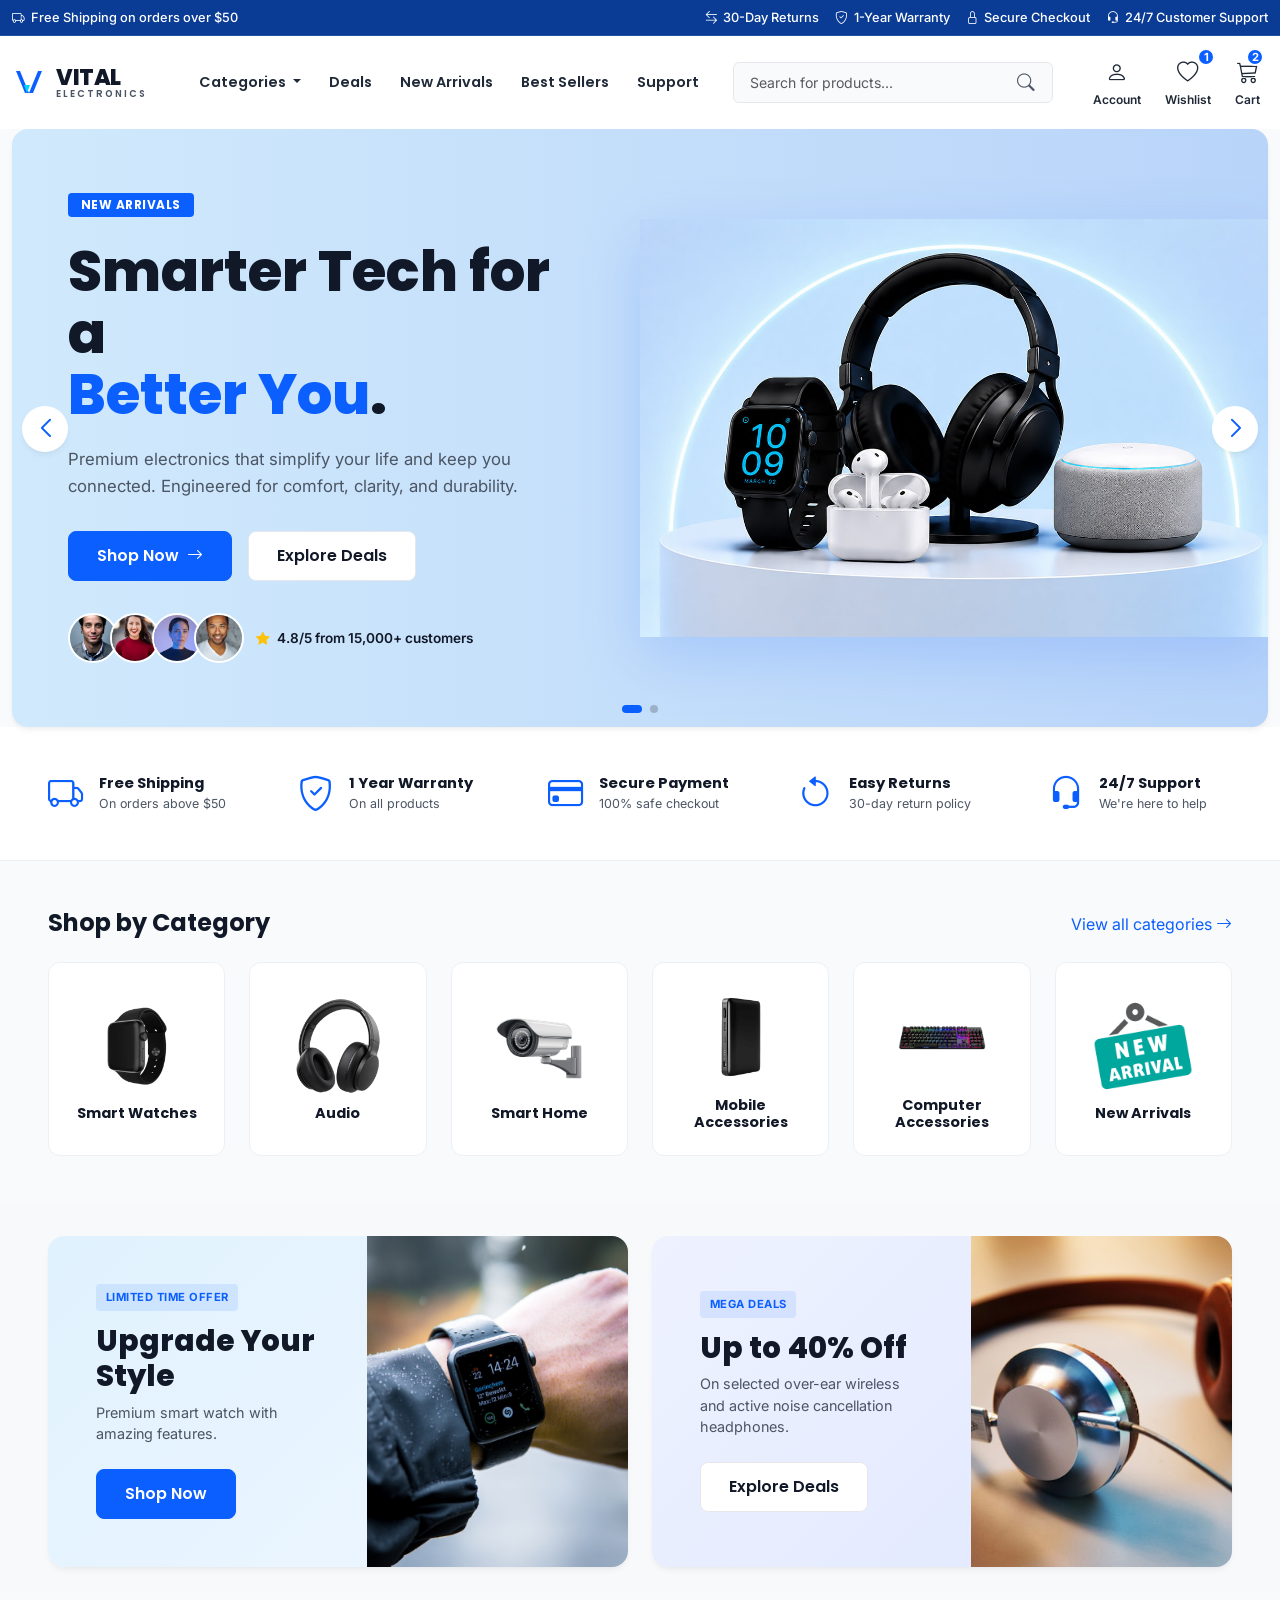
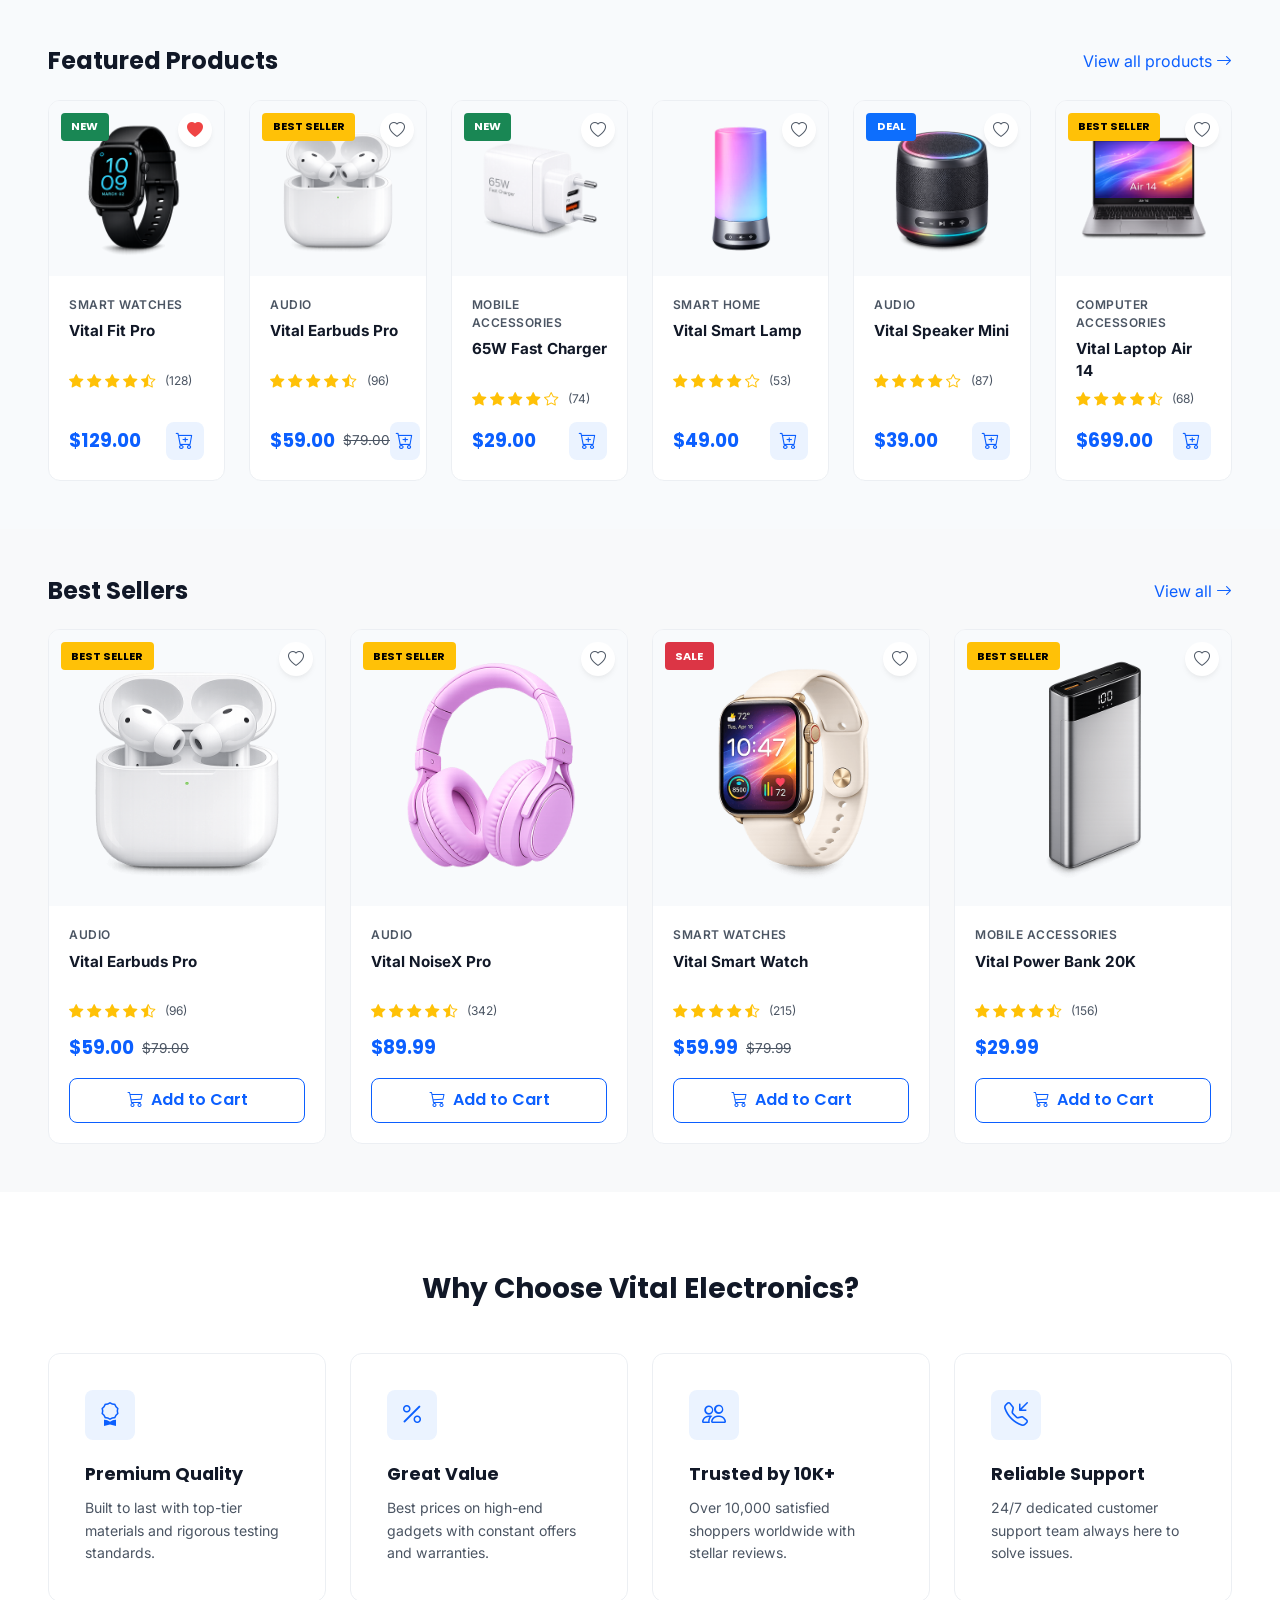
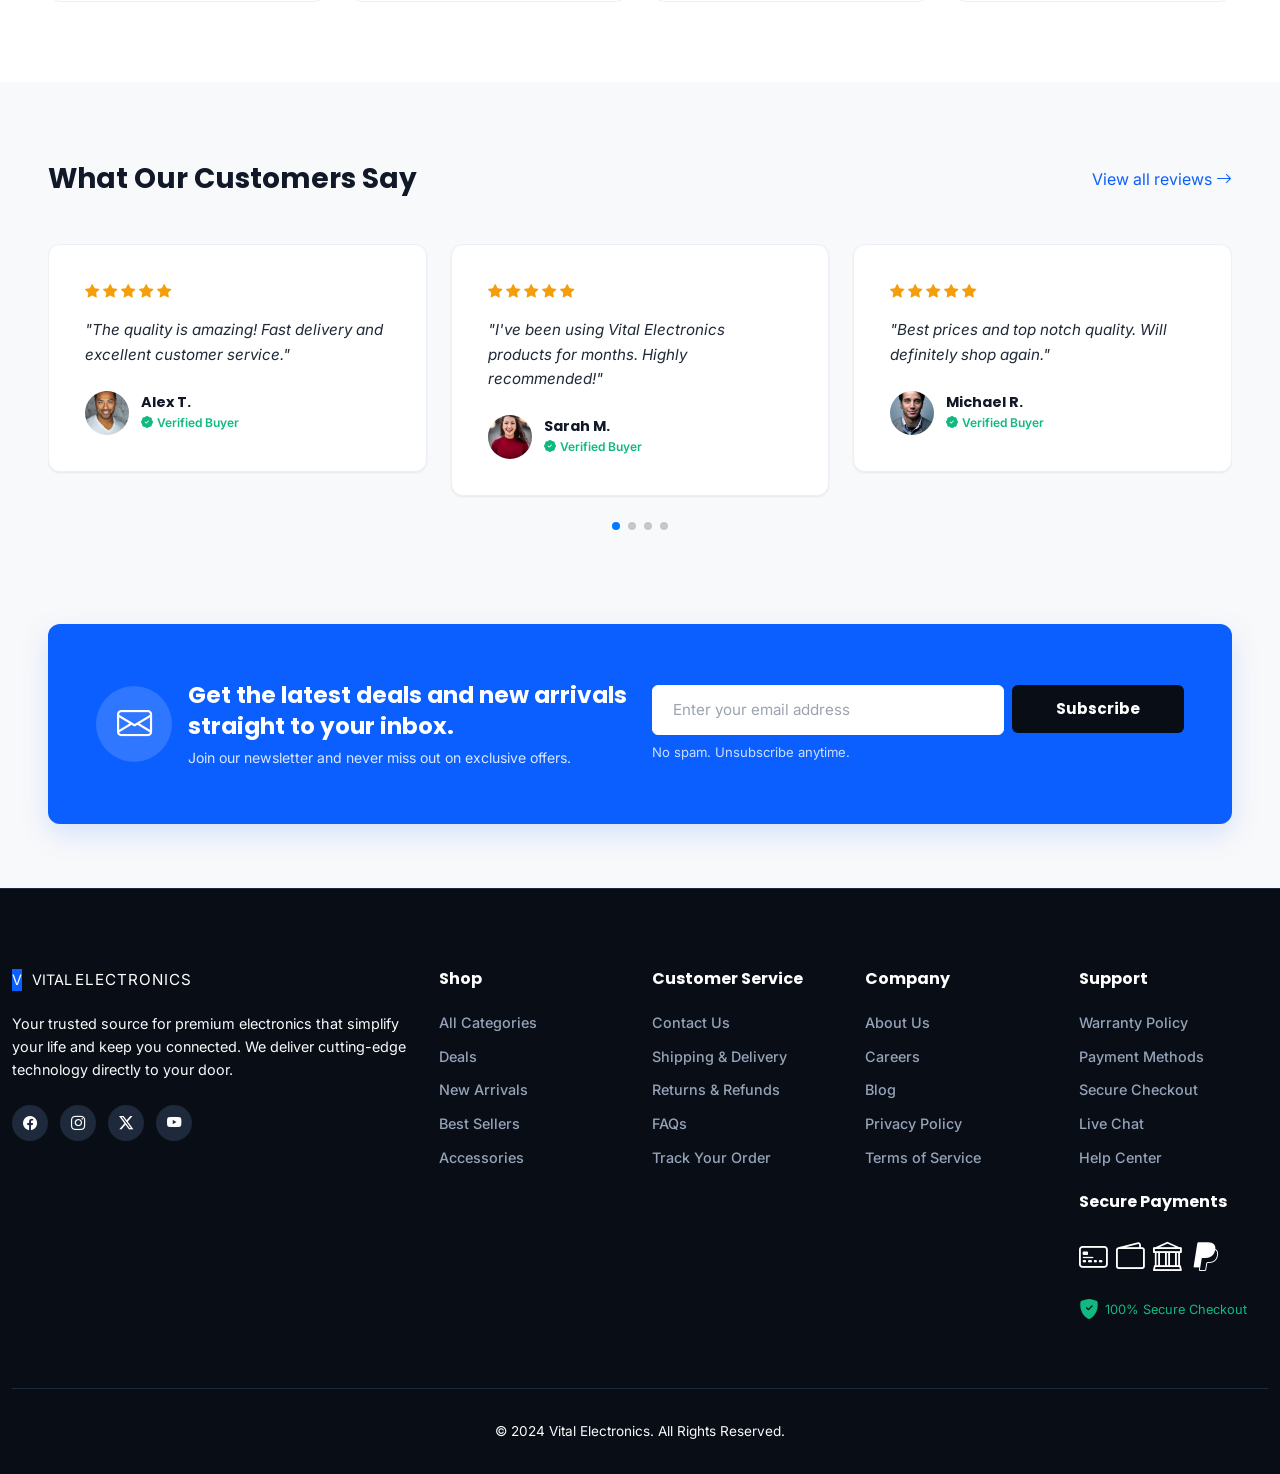
==== index.html @ 90dfc989 "Full FLow Updated" ====
<!DOCTYPE html>
<html lang="en">

<head>
  <meta charset="UTF-8">
  <meta name="viewport" content="width=device-width, initial-scale=1.0">
  <title>Vital Electronics - Smarter Tech for a Better You</title>
  <meta name="description"
    content="Shop premium electronics that simplify your life and keep you connected. Discover high-quality smart watches, audio, smart home devices, and laptop accessories.">

  <!-- Google Fonts -->
  <link rel="preconnect" href="https://fonts.googleapis.com">
  <link rel="preconnect" href="https://fonts.gstatic.com" crossorigin>
  <link
    href="https://fonts.googleapis.com/css2?family=Inter:wght@400;500;600;700&family=Poppins:wght@400;500;600;700;800&display=swap"
    rel="stylesheet">

  <!-- CSS Library Styles (CDNs) -->
  <link href="assets/vendor/bootstrap/css/bootstrap.min.css" rel="stylesheet">
  <link href="assets/vendor/bootstrap-icons/bootstrap-icons.min.css" rel="stylesheet">
  <link href="assets/vendor/swiper/swiper-bundle.min.css" rel="stylesheet">
  <link href="assets/vendor/aos/aos.css" rel="stylesheet">

  <!-- Local Custom Stylesheet Layers -->
  <link rel="stylesheet" href="assets/css/variables.css">
  <link rel="stylesheet" href="assets/css/utilities.css">
  <link rel="stylesheet" href="assets/css/components.css">
  <link rel="stylesheet" href="assets/css/pages.css">
  <link rel="stylesheet" href="assets/css/responsive.css">
</head>

<body>

  <!-- Announcement Bar Placeholder -->
  <div id="announcement-bar-placeholder"></div>


  <!-- Header / Navigation -->
  <header id="header-placeholder" class="header-wrapper" role="banner"></header>

  <main role="main">

    <!-- Hero Section Slider -->
    <section class="hero-slider-section" aria-label="Featured Promotions">
      <div class="container-fluid">
        <div class="swiper hero-swiper">
          <div class="swiper-wrapper">

            <!-- Slide 1 (Mockup Slide) -->
            <div class="swiper-slide">
              <div class="row g-0 align-items-center">
                <div class="col-lg-6 col-12">
                  <div class="hero-slide-content">
                    <span class="hero-slide-badge" data-aos="fade-down">New Arrivals</span>
                    <h1 class="hero-slide-title" data-aos="fade-right" data-aos-delay="100">
                      Smarter Tech for a <br><span class="text-primary-color">Better You</span>.
                    </h1>
                    <p class="hero-slide-desc" data-aos="fade-right" data-aos-delay="200">
                      Premium electronics that simplify your life and keep you connected. Engineered for comfort,
                      clarity, and durability.
                    </p>
                    <div class="hero-slide-actions" data-aos="fade-up" data-aos-delay="300">
                      <a href="products.html" class="btn btn-primary-custom d-inline-flex align-items-center gap-2">
                        Shop Now <i class="bi bi-arrow-right"></i>
                      </a>
                      <a href="products.html?badge=DEAL" class="btn btn-secondary-custom">
                        Explore Deals
                      </a>
                    </div>
                    <div class="hero-slide-rating" data-aos="fade-up" data-aos-delay="400">
                      <div class="d-flex hero-avatar-group">
                        <img src="assets/images/testimonials/michael-r.jpg" alt="Customer Avatar"
                          class="rounded-circle border border-2 border-white hero-avatar-item">
                        <img src="assets/images/testimonials/sarah-m.jpg" alt="Customer Avatar"
                          class="rounded-circle border border-2 border-white hero-avatar-item hero-avatar-item-1">
                        <img src="assets/images/testimonials/avatar-4.jpg" alt="Customer Avatar"
                          class="rounded-circle border border-2 border-white hero-avatar-item hero-avatar-item-2">
                        <img src="assets/images/testimonials/alex-t.jpg" alt="Customer Avatar"
                          class="rounded-circle border border-2 border-white hero-avatar-item hero-avatar-item-3">
                      </div>
                      <span class="hero-rating-text"><i class="bi bi-star-fill text-warning me-1"></i> 4.8/5 from
                        15,000+ customers</span>
                    </div>
                  </div>
                </div>
                <div class="col-lg-6 col-12 text-center">
                  <div class="hero-slide-image-wrapper">
                    <!-- Composed gadgets image containing headphones, smart speaker, smart watch -->
                    <img src="assets/images/hero/composed-gadgets.jpg" alt="Vital Tech Ecosystem Products"
                      class="hero-slide-image">
                  </div>
                </div>
              </div>
            </div>

            <!-- Slide 2 -->
            <div class="swiper-slide">
              <div class="row g-0 align-items-center">
                <div class="col-lg-6 col-12">
                  <div class="hero-slide-content">
                    <span class="hero-slide-badge hero-slide-badge-danger">Limited Time
                      Promotion</span>
                    <h1 class="hero-slide-title">
                      Unleash the Bass <br><span class="text-primary-color">NoiseX Pro</span>.
                    </h1>
                    <p class="hero-slide-desc">
                      Experience active noise cancellation and rich studio-quality sound. Now available with special
                      holiday pricing.
                    </p>
                    <div class="hero-slide-actions">
                      <a href="product.html?id=vital-noisex-pro"
                        class="btn btn-primary-custom d-inline-flex align-items-center gap-2">
                        Buy Now <i class="bi bi-bag-check"></i>
                      </a>
                      <a href="products.html?category=Audio" class="btn btn-secondary-custom">
                        View Audio Gear
                      </a>
                    </div>
                  </div>
                </div>
                <div class="col-lg-6 col-12 text-center">
                  <div class="hero-slide-image-wrapper">
                    <img src="assets/images/hero/noisex-headphones.jpg" alt="Vital NoiseX Pro Headphones"
                      class="hero-slide-image">
                  </div>
                </div>
              </div>
            </div>

          </div>

          <!-- Slider Navigation & Pagination -->
          <div class="swiper-pagination hero-swiper-pagination"></div>
          <div class="swiper-button-prev hero-swiper-button-prev d-none d-md-flex"></div>
          <div class="swiper-button-next hero-swiper-button-next d-none d-md-flex"></div>
        </div>
      </div>
    </section>

    <!-- Trust Policy Bar -->
    <section class="trust-policy-section" aria-label="Customer Guarantees">
      <div class="container-fluid px-3 px-md-4 px-xl-5">
        <div class="row g-3 justify-content-center justify-content-lg-between">
          <div class="col-xl-2 col-lg col-md-4 col-sm-6 col-10">
            <div class="trust-card">
              <div class="trust-icon-wrapper">
                <i class="bi bi-truck"></i>
              </div>
              <div>
                <h3 class="trust-card-title">Free Shipping</h3>
                <p class="trust-card-desc">On orders above $50</p>
              </div>
            </div>
          </div>
          <div class="col-xl-2 col-lg col-md-4 col-sm-6 col-10">
            <div class="trust-card">
              <div class="trust-icon-wrapper">
                <i class="bi bi-shield-check"></i>
              </div>
              <div>
                <h3 class="trust-card-title">1 Year Warranty</h3>
                <p class="trust-card-desc">On all products</p>
              </div>
            </div>
          </div>
          <div class="col-xl-2 col-lg col-md-4 col-sm-6 col-10">
            <div class="trust-card">
              <div class="trust-icon-wrapper">
                <i class="bi bi-credit-card"></i>
              </div>
              <div>
                <h3 class="trust-card-title">Secure Payment</h3>
                <p class="trust-card-desc">100% safe checkout</p>
              </div>
            </div>
          </div>
          <div class="col-xl-2 col-lg col-md-4 col-sm-6 col-10">
            <div class="trust-card">
              <div class="trust-icon-wrapper">
                <i class="bi bi-arrow-counterclockwise"></i>
              </div>
              <div>
                <h3 class="trust-card-title">Easy Returns</h3>
                <p class="trust-card-desc">30-day return policy</p>
              </div>
            </div>
          </div>
          <div class="col-xl-2 col-lg col-md-4 col-sm-6 col-10">
            <div class="trust-card">
              <div class="trust-icon-wrapper">
                <i class="bi bi-headset"></i>
              </div>
              <div>
                <h3 class="trust-card-title">24/7 Support</h3>
                <p class="trust-card-desc">We're here to help</p>
              </div>
            </div>
          </div>
        </div>
      </div>
    </section>

    <!-- Shop by Category -->
    <section class="category-section py-5" aria-labelledby="category-section-title">
      <div class="container-fluid px-3 px-md-4 px-xl-5">
        <div class="d-flex justify-content-between align-items-center mb-4">
          <h2 id="category-section-title" class="fs-4 mb-0">Shop by Category</h2>
          <a href="products.html" class="text-decoration-none text-primary-color font-weight-600">View all categories <i
              class="bi bi-arrow-right"></i></a>
        </div>
        <div class="row g-4">
          <div class="col-lg-2 col-md-4 col-sm-6 col-6" data-aos="fade-up">
            <div class="category-card" onclick="window.location.href='products.html?category=Smart%20Watches'">
              <div class="category-img-wrapper">
                <img src="assets/images/categories/smart-watches.jpg" alt="Smart Watches Category">
              </div>
              <h3 class="category-title">Smart Watches</h3>
            </div>
          </div>
          <div class="col-lg-2 col-md-4 col-sm-6 col-6" data-aos="fade-up" data-aos-delay="50">
            <div class="category-card" onclick="window.location.href='products.html?category=Audio'">
              <div class="category-img-wrapper">
                <img src="assets/images/categories/headphones.webp" alt="Audio Category">
              </div>
              <h3 class="category-title">Audio</h3>
            </div>
          </div>
          <div class="col-lg-2 col-md-4 col-sm-6 col-6" data-aos="fade-up" data-aos-delay="100">
            <div class="category-card" onclick="window.location.href='products.html?category=Smart%20Home'">
              <div class="category-img-wrapper">
                <img src="assets/images/categories/smart-home.jpg" alt="Smart Home Category">
              </div>
              <h3 class="category-title">Smart Home</h3>
            </div>
          </div>
          <div class="col-lg-2 col-md-4 col-sm-6 col-6" data-aos="fade-up" data-aos-delay="150">
            <div class="category-card" onclick="window.location.href='products.html?category=Mobile%20Accessories'">
              <div class="category-img-wrapper">
                <img src="assets/images/categories/mobile-accessories.jpg" alt="Mobile Accessories Category">
              </div>
              <h3 class="category-title">Mobile Accessories</h3>
            </div>
          </div>
          <div class="col-lg-2 col-md-4 col-sm-6 col-6" data-aos="fade-up" data-aos-delay="200">
            <div class="category-card" onclick="window.location.href='products.html?category=Computer%20Accessories'">
              <div class="category-img-wrapper">
                <img src="assets/images/categories/computer-accessories.jpg" alt="Computer Accessories Category">
              </div>
              <h3 class="category-title">Computer Accessories</h3>
            </div>
          </div>
          <div class="col-lg-2 col-md-4 col-sm-6 col-6" data-aos="fade-up" data-aos-delay="250">
            <div class="category-card" onclick="window.location.href='products.html?badge=NEW'">
              <div class="category-img-wrapper">
                <img src="assets/images/categories/new-arrivals.png" alt="New Arrivals Category">
              </div>
              <h3 class="category-title">New Arrivals</h3>
            </div>
          </div>
        </div>
      </div>
    </section>

    <!-- Promotional Splits Section -->
    <section class="promo-splits-section bg-light" aria-label="Limited Time Special Promotions">
      <div class="container-fluid px-3 px-md-4 px-xl-5">
        <div class="row g-4">
          <!-- Split 1 -->
          <div class="col-lg-6 col-12" data-aos="fade-right">
            <div class="promo-banner bg-gradient-promo-left promo-banner-dark h-100">
              <div class="promo-content">
                <span class="promo-badge">Limited Time Offer</span>
                <h2 class="promo-title">Upgrade Your Style</h2>
                <p class="promo-desc">Premium smart watch with amazing features.</p>
                <div>
                  <a href="product.html?id=vital-smart-watch" class="btn btn-primary-custom"
                    class="btn btn-primary-custom btn-black-custom">Shop Now</a>
                </div>
              </div>
              <div class="promo-image-wrapper">
                <img src="assets/images/promotions/smart-watch.jpg" alt="Vital Smart Watch" class="promo-img">
              </div>
            </div>
          </div>
          <!-- Split 2 -->
          <div class="col-lg-6 col-12" data-aos="fade-left">
            <div class="promo-banner bg-gradient-promo-right promo-banner-light h-100">
              <div class="promo-content">
                <span class="promo-badge">Mega Deals</span>
                <h2 class="promo-title">Up to 40% Off</h2>
                <p class="promo-desc">On selected over-ear wireless and active noise cancellation headphones.</p>
                <div>
                  <a href="products.html?category=Audio" class="btn btn-secondary-custom"
                    class="btn btn-secondary-custom btn-outline-dark-custom">Explore Deals</a>
                </div>
              </div>
              <div class="promo-image-wrapper">
                <img src="assets/images/promotions/split-headphones.jpg" alt="Wireless Studio Headphones"
                  class="promo-img">
              </div>
            </div>
          </div>
        </div>
      </div>
    </section>

    <!-- Featured Products -->
    <section class="py-5" aria-labelledby="featured-section-title">
      <div class="container-fluid px-3 px-md-4 px-xl-5">
        <div class="d-flex justify-content-between align-items-center mb-4">
          <h2 id="featured-section-title" class="fs-4 mb-0">Featured Products</h2>
          <a href="products.html" class="text-decoration-none text-primary-color font-weight-600">View all products <i
              class="bi bi-arrow-right"></i></a>
        </div>
        <div class="row g-4" id="featured-products-grid">
          <!-- Dynamic rendering from products.json -->
        </div>
      </div>
    </section>

    <!-- Best Sellers -->
    <section class="py-5 bg-light" aria-labelledby="bestsellers-section-title">
      <div class="container-fluid px-3 px-md-4 px-xl-5">
        <div class="d-flex justify-content-between align-items-center mb-4">
          <h2 id="bestsellers-section-title" class="fs-4 mb-0">Best Sellers</h2>
          <a href="products.html?badge=BEST%20SELLER"
            class="text-decoration-none text-primary-color font-weight-600">View all <i
              class="bi bi-arrow-right"></i></a>
        </div>
        <div class="row g-4" id="best-sellers-grid">
          <!-- Dynamic rendering from products.json -->
        </div>
      </div>
    </section>

    <!-- Why Choose Us -->
    <section class="why-choose-section" aria-labelledby="why-choose-title">
      <div class="container-fluid px-3 px-md-4 px-xl-5">
        <h2 id="why-choose-title" class="text-center mb-5 fs-3">Why Choose Vital Electronics?</h2>
        <div class="row g-4">
          <div class="col-lg-3 col-md-6 col-12" data-aos="fade-up">
            <div class="feature-outline-card">
              <div class="feature-icon-box">
                <i class="bi bi-award"></i>
              </div>
              <h3 class="feature-title">Premium Quality</h3>
              <p class="feature-desc">Built to last with top-tier materials and rigorous testing standards.</p>
            </div>
          </div>
          <div class="col-lg-3 col-md-6 col-12" data-aos="fade-up" data-aos-delay="100">
            <div class="feature-outline-card">
              <div class="feature-icon-box">
                <i class="bi bi-percent"></i>
              </div>
              <h3 class="feature-title">Great Value</h3>
              <p class="feature-desc">Best prices on high-end gadgets with constant offers and warranties.</p>
            </div>
          </div>
          <div class="col-lg-3 col-md-6 col-12" data-aos="fade-up" data-aos-delay="200">
            <div class="feature-outline-card">
              <div class="feature-icon-box">
                <i class="bi bi-people"></i>
              </div>
              <h3 class="feature-title">Trusted by 10K+</h3>
              <p class="feature-desc">Over 10,000 satisfied shoppers worldwide with stellar reviews.</p>
            </div>
          </div>
          <div class="col-lg-3 col-md-6 col-12" data-aos="fade-up" data-aos-delay="300">
            <div class="feature-outline-card">
              <div class="feature-icon-box">
                <i class="bi bi-telephone-inbound"></i>
              </div>
              <h3 class="feature-title">Reliable Support</h3>
              <p class="feature-desc">24/7 dedicated customer support team always here to solve issues.</p>
            </div>
          </div>
        </div>
      </div>
    </section>

    <!-- Testimonials Slider -->
    <section class="testimonials-section bg-light" aria-labelledby="testimonials-title">
      <div class="container-fluid px-3 px-md-4 px-xl-5">
        <div class="d-flex justify-content-between align-items-center mb-5">
          <h2 id="testimonials-title" class="fs-3 mb-0">What Our Customers Say</h2>
          <a href="#" class="text-decoration-none text-primary-color font-weight-600">View all reviews <i
              class="bi bi-arrow-right"></i></a>
        </div>

        <div class="swiper testimonial-swiper">
          <div class="swiper-wrapper">

            <!-- Review 1 -->
            <div class="swiper-slide">
              <div class="testimonial-card">
                <div class="rating-stars mb-3">
                  <i class="bi bi-star-fill"></i>
                  <i class="bi bi-star-fill"></i>
                  <i class="bi bi-star-fill"></i>
                  <i class="bi bi-star-fill"></i>
                  <i class="bi bi-star-fill"></i>
                </div>
                <blockquote class="testimonial-quote">
                  "The quality is amazing! Fast delivery and excellent customer service."
                </blockquote>
                <div class="testimonial-user">
                  <img src="assets/images/testimonials/alex-t.jpg" alt="Alex T. Profile" class="user-avatar">
                  <div>
                    <h4 class="user-info-name">Alex T.</h4>
                    <span class="user-verification"><i class="bi bi-patch-check-fill"></i> Verified Buyer</span>
                  </div>
                </div>
              </div>
            </div>

            <!-- Review 2 -->
            <div class="swiper-slide">
              <div class="testimonial-card">
                <div class="rating-stars mb-3">
                  <i class="bi bi-star-fill"></i>
                  <i class="bi bi-star-fill"></i>
                  <i class="bi bi-star-fill"></i>
                  <i class="bi bi-star-fill"></i>
                  <i class="bi bi-star-fill"></i>
                </div>
                <blockquote class="testimonial-quote">
                  "I've been using Vital Electronics products for months. Highly recommended!"
                </blockquote>
                <div class="testimonial-user">
                  <img src="assets/images/testimonials/sarah-m.jpg" alt="Sarah M. Profile" class="user-avatar">
                  <div>
                    <h4 class="user-info-name">Sarah M.</h4>
                    <span class="user-verification"><i class="bi bi-patch-check-fill"></i> Verified Buyer</span>
                  </div>
                </div>
              </div>
            </div>

            <!-- Review 3 -->
            <div class="swiper-slide">
              <div class="testimonial-card">
                <div class="rating-stars mb-3">
                  <i class="bi bi-star-fill"></i>
                  <i class="bi bi-star-fill"></i>
                  <i class="bi bi-star-fill"></i>
                  <i class="bi bi-star-fill"></i>
                  <i class="bi bi-star-fill"></i>
                </div>
                <blockquote class="testimonial-quote">
                  "Best prices and top notch quality. Will definitely shop again."
                </blockquote>
                <div class="testimonial-user">
                  <img src="assets/images/testimonials/michael-r.jpg" alt="Michael R. Profile" class="user-avatar">
                  <div>
                    <h4 class="user-info-name">Michael R.</h4>
                    <span class="user-verification"><i class="bi bi-patch-check-fill"></i> Verified Buyer</span>
                  </div>
                </div>
              </div>
            </div>

            <!-- Review 4 -->
            <div class="swiper-slide">
              <div class="testimonial-card">
                <div class="rating-stars mb-3">
                  <i class="bi bi-star-fill"></i>
                  <i class="bi bi-star-fill"></i>
                  <i class="bi bi-star-fill"></i>
                  <i class="bi bi-star-fill"></i>
                  <i class="bi bi-star-fill"></i>
                </div>
                <blockquote class="testimonial-quote">
                  "The quality is amazing at this price."
                </blockquote>
                <div class="testimonial-user">
                  <img src="assets/images/testimonials/avatar-4.jpg" alt="Sofia M. Profile" class="user-avatar">
                  <div>
                    <h4 class="user-info-name">Sofia M.</h4>
                    <span class="user-verification"><i class="bi bi-patch-check-fill"></i> Verified Buyer</span>
                  </div>
                </div>
              </div>
            </div>

          </div>
          <!-- Pagination -->
          <div class="swiper-pagination testimonial-swiper-pagination position-relative mt-4"></div>
        </div>
      </div>
    </section>

    <!-- Newsletter Block -->
    <section class="newsletter-section bg-light pt-0" aria-labelledby="newsletter-title">
      <div class="container-fluid px-3 px-md-4 px-xl-5">
        <div class="newsletter-wrapper">
          <div class="row align-items-center g-4">
            <!-- Left Side: Icon & Info -->
            <div class="col-lg-6 col-12 d-flex align-items-center gap-3">
              <div class="newsletter-icon-circle flex-shrink-0">
                <i class="bi bi-envelope"></i>
              </div>
              <div>
                <h2 id="newsletter-title" class="newsletter-title mb-1">Get the latest deals and new arrivals straight
                  to your inbox.</h2>
                <p class="newsletter-desc">Join our newsletter and never miss out on exclusive offers.</p>
              </div>
            </div>
            <!-- Right Side: Form input & Button -->
            <div class="col-lg-6 col-12">
              <div class="newsletter-form-container">
                <form id="newsletter-subscribe-form" class="row g-2 align-items-start">
                  <div class="col-sm-8 col-12">
                    <input type="email" class="newsletter-input" id="newsletter-email-input"
                      placeholder="Enter your email address" aria-label="Email for Newsletter" required>
                    <p class="newsletter-notice mb-0 mt-2">No spam. Unsubscribe anytime.</p>
                  </div>
                  <div class="col-sm-4 col-12">
                    <button type="submit" class="newsletter-btn w-100">Subscribe</button>
                  </div>
                </form>
              </div>
            </div>
          </div>
        </div>
      </div>
    </section>

  </main>

  <!-- Footer -->
  <footer id="footer-placeholder" class="footer-section text-light" role="contentinfo"></footer>

  <!-- Scroll to Top Button -->
  <button id="btn-back-to-top" class="btn" aria-label="Scroll Back to Top">
    <i class="bi bi-arrow-up"></i>
  </button>

  <!-- External Library JS Bundles (CDNs) -->
  <script src="assets/vendor/bootstrap/js/bootstrap.bundle.min.js"></script>
  <script src="assets/vendor/swiper/swiper-bundle.min.js"></script>
  <script src="assets/vendor/aos/aos.js"></script>

  <!-- Main ES Module Script Loader -->
  <script type="module" src="js/components-loader.js"></script>
  <script type="module" src="js/app.js"></script>
  <script type="module" src="js/products.js"></script>
  <script type="module" src="js/search.js"></script>
</body>

</html>
---- assets/css/variables.css ----
/* Design Tokens & CSS Variables */
:root {
  /* Typography */
  --font-primary: 'Poppins', sans-serif;
  --font-secondary: 'Inter', sans-serif;
  
  /* Color Palette */
  --color-primary: #0B5FFF;       /* Primary Blue */
  --color-primary-hover: #004ae6;
  --color-secondary: #0B3C95;     /* Dark Blue Theme */
  --color-accent: #00D4FF;        /* Accent Aqua */
  --color-bg-light: #F8FAFC;      /* Light Background */
  --color-bg-white: #FFFFFF;
  --color-dark-bg: #090D16;       /* Footer BG */
  --color-dark-text: #111827;     /* High Contrast Dark */
  
  /* Text Colors */
  --text-primary: #1F2937;
  --text-secondary: #4B5563;
  --text-white: #FFFFFF;
  
  /* Badges & Status */
  --color-success: #10B981;      /* Green for NEW */
  --color-warning: #F59E0B;      /* Orange for BEST SELLER */
  --color-danger: #EF4444;       /* Red for SALE */
  
  /* Structural Tokens */
  --border-radius-sm: 4px;
  --border-radius-md: 8px;
  --border-radius-lg: 12px;
  --border-radius-xl: 16px;
  --border-radius-circle: 50%;
  
  /* Transitions */
  --transition-fast: all 0.2s ease;
  --transition-normal: all 0.3s cubic-bezier(0.4, 0, 0.2, 1);
  --transition-slow: all 0.5s ease;
  
  /* Shadows */
  --shadow-sm: 0 1px 3px rgba(0, 0, 0, 0.05), 0 1px 2px rgba(0, 0, 0, 0.03);
  --shadow-md: 0 4px 6px -1px rgba(0, 0, 0, 0.05), 0 2px 4px -1px rgba(0, 0, 0, 0.03);
  --shadow-lg: 0 10px 15px -3px rgba(0, 0, 0, 0.04), 0 4px 6px -2px rgba(0, 0, 0, 0.02);
  --shadow-xl: 0 20px 25px -5px rgba(0, 0, 0, 0.06), 0 10px 10px -5px rgba(0, 0, 0, 0.03);
  
  /* Layout */
  --header-height: 80px;
  --top-bar-height: 40px;
}
---- assets/css/utilities.css ----
/* Utility Classes & Animations */

/* Fonts */
body {
  font-family: var(--font-secondary);
  color: var(--text-primary);
  background-color: #F8FAFC;
  overflow-x: hidden;
}

h1, h2, h3, h4, h5, h6 {
  font-family: var(--font-primary);
  font-weight: 700;
  color: var(--color-dark-text);
}

/* Micro-Animations & Transitions */
.transition-fast { transition: var(--transition-fast); }
.transition-normal { transition: var(--transition-normal); }
.transition-slow { transition: var(--transition-slow); }

/* Card Elevation & Hover Effects */
.hover-elevate {
  transition: var(--transition-normal);
}
.hover-elevate:hover {
  transform: translateY(-5px);
  box-shadow: var(--shadow-lg) !important;
}

.hover-scale {
  transition: var(--transition-normal);
}
.hover-scale:hover {
  transform: scale(1.05);
}

.hover-brightness:hover {
  filter: brightness(0.9);
}

/* Custom Gradients */
.bg-gradient-blue {
  background: linear-gradient(135deg, #EBF3FF 0%, #D6E7FF 100%);
}

.bg-gradient-promo-left {
  background: linear-gradient(135deg, #E0F2FE 0%, #EFF6FF 100%);
}

.bg-gradient-promo-right {
  background: linear-gradient(135deg, #EEF2FF 0%, #E0E7FF 100%);
}

/* Text Highlights */
.text-primary-color {
  color: var(--color-primary);
}

.text-gradient {
  background: linear-gradient(90deg, var(--color-primary), var(--color-accent));
  -webkit-background-clip: text;
  -webkit-text-fill-color: transparent;
}

/* Buttons */
.btn-primary-custom {
  background-color: var(--color-primary);
  border-color: var(--color-primary);
  color: var(--text-white);
  font-family: var(--font-primary);
  font-weight: 600;
  padding: 0.75rem 1.75rem;
  border-radius: var(--border-radius-md);
  transition: var(--transition-normal);
}

.btn-primary-custom:hover {
  background-color: var(--color-primary-hover);
  border-color: var(--color-primary-hover);
  color: var(--text-white);
  transform: translateY(-2px);
  box-shadow: 0 4px 12px rgba(0, 75, 255, 0.2);
}

.btn-secondary-custom {
  background-color: var(--color-bg-white);
  border-color: #E5E7EB;
  color: var(--color-dark-text);
  font-family: var(--font-primary);
  font-weight: 600;
  padding: 0.75rem 1.75rem;
  border-radius: var(--border-radius-md);
  transition: var(--transition-normal);
}

.btn-secondary-custom:hover {
  background-color: var(--color-bg-light);
  color: var(--color-dark-text);
  border-color: #D1D5DB;
  transform: translateY(-2px);
}

.btn-outline-primary-custom {
  background-color: transparent;
  border: 1.5px solid var(--color-primary);
  color: var(--color-primary);
  font-family: var(--font-primary);
  font-weight: 600;
  padding: 0.6rem 1.5rem;
  border-radius: var(--border-radius-md);
  transition: var(--transition-normal);
}

.btn-outline-primary-custom:hover {
  background-color: var(--color-primary);
  color: var(--text-white);
}

/* Rating Stars */
.rating-stars {
  color: var(--color-warning);
  font-size: 0.9rem;
}

/* Scroll-to-Top Button */
#btn-back-to-top {
  position: fixed;
  bottom: 30px;
  right: 30px;
  display: none;
  z-index: 999;
  border-radius: var(--border-radius-circle);
  width: 45px;
  height: 45px;
  padding: 0;
  align-items: center;
  justify-content: center;
  background-color: var(--color-primary);
  border: none;
  color: white;
  box-shadow: var(--shadow-md);
  transition: var(--transition-normal);
}

#btn-back-to-top:hover {
  background-color: var(--color-primary-hover);
  transform: translateY(-3px);
  box-shadow: var(--shadow-lg);
}

/* Custom Scrollbar */
::-webkit-scrollbar {
  width: 8px;
  height: 8px;
}
::-webkit-scrollbar-track {
  background: #F1F1F1;
}
::-webkit-scrollbar-thumb {
  background: #C1C1C1;
  border-radius: 4px;
}
::-webkit-scrollbar-thumb:hover {
  background: #A8A8A8;
}
---- assets/css/components.css ----
/* Reusable Component CSS */

/* --- Announcement Bar --- */
.announcement-bar {
  background-color: var(--color-secondary);
  color: var(--text-white);
  font-family: var(--font-secondary);
  font-size: 0.8rem;
  font-weight: 500;
  padding: 0.5rem 0;
  border-bottom: 1px solid rgba(255, 255, 255, 0.1);
}

.announcement-bar .info-item {
  display: inline-flex;
  align-items: center;
  gap: 0.35rem;
}

/* --- Sticky Navbar --- */
.header-wrapper {
  transition: var(--transition-normal);
  background-color: var(--color-bg-white);
}

.header-wrapper.is-sticky {
  position: fixed;
  top: 0;
  left: 0;
  right: 0;
  z-index: 1030;
  box-shadow: var(--shadow-md);
  animation: slideDown 0.3s ease-out;
}

@keyframes slideDown {
  from {
    transform: translateY(-100%);
  }

  to {
    transform: translateY(0);
  }
}

.brand-logo {
  text-decoration: none;
  display: flex;
  align-items: center;
  gap: 0.65rem;
}

.brand-logo-text {
  display: flex;
  flex-direction: column;
  line-height: 1.1;
}

.brand-title {
  font-family: var(--font-primary);
  font-weight: 800;
  font-size: 1.4rem;
  letter-spacing: -0.5px;
  color: var(--color-dark-text);
  margin: 0;
}

.brand-subtitle {
  font-family: var(--font-primary);
  font-weight: 600;
  font-size: 0.6rem;
  letter-spacing: 2px;
  color: var(--text-secondary);
  text-transform: uppercase;
  margin: 0;
}

.nav-link-custom {
  font-family: var(--font-primary);
  font-weight: 600;
  font-size: 0.9rem;
  color: var(--text-primary);
  transition: var(--transition-fast);
  padding: 0.5rem 0.75rem !important;
}

.nav-link-custom:hover {
  color: var(--color-primary);
}

/* Navbar Search Input */
.search-container {
  position: relative;
  max-width: 320px;
  width: 100%;
}

.search-input {
  border-radius: 6px;
  border: 1.5px solid #E5E7EB;
  padding: 0.55rem 1rem;
  padding-right: 2.5rem;
  font-size: 0.88rem;
  transition: var(--transition-normal);
  background-color: #F9FAFB;
}

.search-input:focus {
  border-color: var(--color-primary);
  background-color: white;
  box-shadow: 0 0 0 3px rgba(11, 95, 255, 0.15);
  outline: none;
}

.search-btn {
  position: absolute;
  right: 12px;
  top: 50%;
  transform: translateY(-50%);
  background: none;
  border: none;
  color: var(--text-secondary);
  font-size: 1.1rem;
  cursor: pointer;
  transition: var(--transition-fast);
}

.search-btn:hover {
  color: var(--color-primary);
}

/* Live Search Suggestions Dropdown */
.search-suggestions {
  position: absolute;
  top: 105%;
  left: 0;
  right: 0;
  background: white;
  border-radius: var(--border-radius-lg);
  box-shadow: var(--shadow-lg);
  z-index: 1050;
  max-height: 350px;
  overflow-y: auto;
  border: 1px solid rgba(0, 0, 0, 0.05);
  display: none;
}

.search-suggestions .suggestion-item {
  padding: 0.75rem 1.2rem;
  cursor: pointer;
  transition: var(--transition-fast);
  display: flex;
  align-items: center;
  gap: 0.75rem;
  font-size: 0.9rem;
  border-bottom: 1px solid #F3F4F6;
}

.search-suggestions .suggestion-item:last-child {
  border-bottom: none;
}

.search-suggestions .suggestion-item:hover {
  background-color: #F8FAFC;
}

.search-suggestions .suggestion-item i {
  color: var(--text-secondary);
}

.search-suggestions .recent-search-header {
  padding: 0.75rem 1.2rem;
  font-size: 0.8rem;
  font-weight: 600;
  text-transform: uppercase;
  color: var(--text-secondary);
  background-color: #F8FAFC;
  display: flex;
  justify-content: space-between;
  align-items: center;
}

.search-suggestions .clear-recent {
  cursor: pointer;
  color: var(--color-primary);
}

.search-suggestions .clear-recent:hover {
  text-decoration: underline;
}

.search-suggestions .highlight {
  font-weight: 700;
  color: var(--color-primary);
}

/* User Action Badges */
.nav-action-btn {
  background: none;
  border: none;
  padding: 0.25rem 0.5rem;
  color: var(--text-primary);
  display: flex;
  flex-direction: column;
  align-items: center;
  font-size: 0.75rem;
  font-weight: 600;
  position: relative;
  text-decoration: none;
  transition: var(--transition-fast);
}

.nav-action-btn:hover {
  color: var(--color-primary);
}

.nav-action-btn i {
  font-size: 1.35rem;
  margin-bottom: 2px;
}

.nav-action-btn .badge-count {
  position: absolute;
  top: -4px;
  right: 4px;
  background-color: var(--color-primary);
  color: white;
  font-size: 0.7rem;
  font-weight: 700;
  min-width: 18px;
  height: 18px;
  border-radius: 50%;
  display: flex;
  align-items: center;
  justify-content: center;
  border: 2px solid white;
}

/* --- Product Cards --- */
.product-card {
  background: var(--color-bg-white);
  border-radius: var(--border-radius-lg);
  border: 1px solid #ECEFF3;
  overflow: hidden;
  position: relative;
  transition: var(--transition-normal);
  display: flex;
  flex-direction: column;
  height: 100%;
}

.product-card:hover {
  transform: translateY(-6px);
  box-shadow: var(--shadow-lg);
  border-color: #D6E0EC;
}

/* Product Card Badge */
.product-badge {
  position: absolute;
  top: 12px;
  left: 12px;
  z-index: 10;
  font-family: var(--font-primary);
  font-size: 0.7rem;
  font-weight: 700;
  color: #ffffff;
  padding: 0.35rem 0.65rem;
  border-radius: 4px;
}

.product-badge.bg-warning {
  color: #000;
}

/* Product Card Actions (Wishlist) */
.product-wishlist-btn {
  position: absolute;
  top: 12px;
  right: 12px;
  z-index: 10;
  background: white;
  border: none;
  width: 34px;
  height: 34px;
  border-radius: 50%;
  display: flex;
  align-items: center;
  justify-content: center;
  box-shadow: var(--shadow-md);
  color: var(--text-secondary);
  cursor: pointer;
  transition: var(--transition-fast);
}

.product-wishlist-btn:hover {
  color: var(--color-danger);
  transform: scale(1.1);
}

.product-wishlist-btn.active i {
  color: var(--color-danger);
}

/* Product Card Image */
.product-image-wrapper {
  aspect-ratio: 1 / 1;
  overflow: hidden;
  background-color: #F8FAFC;
  display: flex;
  align-items: center;
  justify-content: center;
  position: relative;
}

.product-card-img {
  width: 100%;
  height: 100%;
  object-fit: cover;
  transition: var(--transition-slow);
  padding: 1rem;
}

.product-card:hover .product-card-img {
  transform: scale(1.08);
}

/* Product Card Body */
.product-details {
  padding: 1.25rem;
  display: flex;
  flex-direction: column;
  flex-grow: 1;
}

.product-category {
  font-size: 0.75rem;
  text-transform: uppercase;
  letter-spacing: 0.5px;
  color: var(--text-secondary);
  font-weight: 600;
  margin-bottom: 0.4rem;
}

.product-title {
  font-size: 0.95rem;
  font-weight: 700;
  line-height: 1.4;
  margin-bottom: 0.5rem;
  color: var(--color-dark-text);
  text-decoration: none;
  transition: var(--transition-fast);
  display: -webkit-box;
  -webkit-line-clamp: 2;
  -webkit-box-orient: vertical;
  overflow: hidden;
  height: 2.6rem;
}

.product-title:hover {
  color: var(--color-primary);
}

/* Rating */
.product-rating {
  display: flex;
  align-items: center;
  gap: 0.4rem;
  margin-bottom: 0.75rem;
}

.product-rating .rating-count {
  font-size: 0.75rem;
  color: var(--text-secondary);
}

/* Price Row */
.product-price-row {
  display: flex;
  align-items: center;
  justify-content: space-between;
  margin-top: auto;
}

.price-container {
  display: flex;
  align-items: center;
  gap: 0.5rem;
}

.current-price {
  font-family: var(--font-primary);
  font-size: 1.15rem;
  font-weight: 700;
  color: var(--color-primary);
}

.original-price {
  font-size: 0.85rem;
  text-decoration: line-through;
  color: var(--text-secondary);
}

/* Hover Add To Cart Circle Button */
.add-to-cart-circle {
  width: 38px;
  height: 38px;
  border-radius: 8px;
  background-color: #EBF3FF;
  border: none;
  display: flex;
  align-items: center;
  justify-content: center;
  color: var(--color-primary);
  cursor: pointer;
  transition: var(--transition-normal);
  font-size: 1.1rem;
}

.add-to-cart-circle:hover {
  background-color: var(--color-primary);
  color: white;
  transform: translateY(-2px);
}

/* Best Sellers Outlined Button */
.best-seller-btn-wrap {
  margin-top: 1rem;
}

.btn-best-seller {
  width: 100%;
  display: flex;
  align-items: center;
  justify-content: center;
  gap: 0.5rem;
}

/* --- Category Card --- */
.category-card {
  background: white;
  border-radius: var(--border-radius-lg);
  border: 1px solid #ECEFF3;
  padding: 1.5rem;
  text-align: center;
  cursor: pointer;
  transition: var(--transition-normal);
  display: flex;
  flex-direction: column;
  align-items: center;
  justify-content: center;
  height: 100%;
}

.category-card:hover {
  border-color: var(--color-primary);
  box-shadow: var(--shadow-md);
}

.category-img-wrapper {
  width: 100px;
  height: 100px;
  display: flex;
  align-items: center;
  justify-content: center;
  margin-bottom: 0.6rem;
  overflow: hidden;
  transition: var(--transition-normal);
}

.category-img-wrapper img {
  width: 100%;
  height: 100%;
  object-fit: contain;
  transition: var(--transition-normal);
}

.category-card:hover .category-img-wrapper img {
  transform: scale(1.15);
}

.category-title {
  font-size: 0.9rem;
  font-weight: 700;
  color: var(--color-dark-text);
  margin: 0;
  transition: var(--transition-fast);
}

.category-card:hover .category-title {
  color: var(--color-primary);
}

/* --- Dynamic Toast Notifications --- */
.toast-container-custom {
  position: fixed;
  bottom: 24px;
  right: 24px;
  z-index: 9999;
  display: flex;
  flex-direction: column;
  gap: 10px;
}

.toast-custom {
  min-width: 320px;
  background: white;
  border-radius: var(--border-radius-md);
  box-shadow: var(--shadow-xl);
  padding: 1rem 1.25rem;
  display: flex;
  align-items: center;
  gap: 0.75rem;
  animation: toastSlideIn 0.3s cubic-bezier(0.175, 0.885, 0.32, 1.275);
  border-left: 4px solid var(--color-primary);
  transition: var(--transition-normal);
}

.toast-custom.toast-success {
  border-left-color: var(--color-success);
}

.toast-custom.toast-warning {
  border-left-color: var(--color-warning);
}

.toast-custom.toast-danger {
  border-left-color: var(--color-danger);
}

.toast-custom .toast-icon {
  font-size: 1.35rem;
}

.toast-custom.toast-success .toast-icon {
  color: var(--color-success);
}

.toast-custom.toast-warning .toast-icon {
  color: var(--color-warning);
}

.toast-custom.toast-danger .toast-icon {
  color: var(--color-danger);
}

.toast-custom .toast-body {
  font-size: 0.88rem;
  font-weight: 600;
  color: var(--color-dark-text);
  flex-grow: 1;
}

.toast-custom .toast-close {
  background: none;
  border: none;
  color: var(--text-secondary);
  cursor: pointer;
  padding: 0;
  font-size: 1.1rem;
}

.toast-custom .toast-close:hover {
  color: var(--color-danger);
}

@keyframes toastSlideIn {
  from {
    transform: translateX(100%);
    opacity: 0;
  }

  to {
    transform: translateX(0);
    opacity: 1;
  }
}

@keyframes toastFadeOut {
  to {
    transform: translateY(-20px);
    opacity: 0;
  }
}

/* --- Footer --- */
.footer-section {
  background-color: var(--color-dark-bg);
  color: #94A3B8;
  font-family: var(--font-secondary);
  font-size: 0.9rem;
  padding-top: 5rem;
  padding-bottom: 2rem;
  border-top: 1px solid #1E293B;
}

.footer-logo {
  color: var(--text-white) !important;
  margin-bottom: 1.25rem;
}

.footer-logo .logo-icon {
  background-color: var(--color-primary);
}

.footer-desc {
  line-height: 1.6;
  margin-bottom: 1.5rem;
}

.social-links {
  display: flex;
  gap: 0.75rem;
}

.social-icon {
  width: 36px;
  height: 36px;
  border-radius: 50%;
  background-color: #1E293B;
  color: var(--text-white);
  display: flex;
  align-items: center;
  justify-content: center;
  transition: var(--transition-normal);
  text-decoration: none;
}

.social-icon:hover {
  background-color: var(--color-primary);
  color: var(--text-white);
  transform: translateY(-3px);
}

.footer-title {
  color: var(--text-white);
  font-size: 1rem;
  font-weight: 700;
  margin-bottom: 1.5rem;
  position: relative;
  font-family: var(--font-primary);
}

.footer-links {
  list-style: none;
  padding: 0;
  margin: 0;
  display: flex;
  flex-direction: column;
  gap: 0.75rem;
}

.footer-links a {
  color: #94A3B8;
  text-decoration: none;
  transition: var(--transition-fast);
  font-weight: 500;
}

.footer-links a:hover {
  color: var(--color-accent);
  padding-left: 4px;
}

.footer-bottom {
  border-top: 1px solid #1E293B;
  padding-top: 2rem;
  margin-top: 4rem;
  font-size: 0.85rem;
}

.payment-icons {
  display: flex;
  gap: 0.5rem;
  font-size: 1.8rem;
  color: white;
}

.payment-icons i {
  transition: var(--transition-fast);
}

.payment-icons i:hover {
  transform: scale(1.1);
}

/* Global Breadcrumbs styling */
.breadcrumb {
  font-size: 0.88rem;
  font-weight: 500;
}

.btn-border-thick {
  border-width: 1.5px !important;
}

.btn-black-custom {
  background-color: #000 !important;
  border-color: #000 !important;
}

.btn-outline-dark-custom {
  background-color: transparent !important;
  border-color: var(--color-dark-text) !important;
}

.footer-brand-suffix {
  font-weight: 400;
  font-size: 0.95rem;
  letter-spacing: 1px;
  margin-left: 3px;
}

.footer-title-sm {
  font-size: 0.9rem;
  margin-bottom: 0.75rem;
}

.footer-secure-tag {
  font-size: 0.8rem;
  display: flex;
  align-items: center;
  gap: 0.4rem;
  color: #10B981;
}

.announcement-bar-links {
  font-size: 0.75rem;
}

/* Dark Shade Breadcrumbs Styling */
.breadcrumb-nav-wrapper {
  background-color: #0E1626 !important;
  /* Deep dark blue/black shade */
  border-bottom: 1px solid #1E293B !important;
}

.breadcrumb-nav-wrapper .breadcrumb-item a {
  color: rgba(255, 255, 255, 0.7) !important;
  text-decoration: none;
  transition: var(--transition-fast);
}

.breadcrumb-nav-wrapper .breadcrumb-item a:hover {
  color: #00D4FF !important;
  /* Electric cyan hover highlight */
}

.breadcrumb-nav-wrapper .breadcrumb-item.active {
  color: #ffffff !important;
  /* Active text in white */
}

.breadcrumb-nav-wrapper .breadcrumb-item+.breadcrumb-item::before {
  color: rgba(255, 255, 255, 0.35) !important;
  /* Faded white slash separator */
}
---- assets/css/pages.css ----
/* Page-Specific CSS (Landing Page) */

/* --- Hero Section Slider --- */
.hero-slider-section {
  position: relative;
  background-color: #F8FAFC;
  /* padding-bottom: 2rem;
  padding-top: 2rem; */
}

.hero-swiper {
  width: 100%;
  border-radius: var(--border-radius-xl);
  overflow: hidden;
  box-shadow: var(--shadow-md);
  background-image: linear-gradient(to right, #d0e9fc, #b8d4f9);
}

.hero-slide-content {
  padding: 4rem 3.5rem;
  display: flex;
  flex-direction: column;
  justify-content: center;
  height: 100%;
  z-index: 2;
  position: relative;
}

.hero-slide-badge {
  background-color: var(--color-primary);
  color: white;
  font-family: var(--font-primary);
  font-size: 0.75rem;
  font-weight: 700;
  padding: 0.2rem 0.8rem;
  border-radius: 4px;
  align-self: flex-start;
  margin-bottom: 1.5rem;
  letter-spacing: 0.5px;
  text-transform: uppercase;
}

.hero-slide-title {
  font-size: 3.5rem;
  font-weight: 800;
  line-height: 1.1;
  color: var(--color-dark-text);
  margin-bottom: 1.25rem;
}

.hero-slide-desc {
  font-size: 1.05rem;
  color: var(--text-secondary);
  line-height: 1.6;
  margin-bottom: 2rem;
  max-width: 480px;
}

.hero-slide-actions {
  display: flex;
  gap: 1rem;
  margin-bottom: 2rem;
}

.hero-slide-rating {
  display: flex;
  align-items: center;
  gap: 0.75rem;
}

.hero-slide-rating img {
  width: 50px;
  height: auto;
  border-radius: 20px;
  object-fit: cover;
}

.hero-rating-text {
  font-size: 0.85rem;
  font-weight: 600;
  color: var(--color-dark-text);
}

.hero-slide-image-wrapper {
  position: relative;
  height: 100%;
  display: flex;
  align-items: center;
  justify-content: center;
  padding: 0;
}

.hero-slide-image {
  max-width: 100%;
  max-height: 480px;
  object-fit: contain;
  filter: drop-shadow(0 20px 30px rgba(0, 75, 255, 0.15));
  animation: floatImage 4s ease-in-out infinite;
}

@keyframes floatImage {

  0%,
  100% {
    transform: translateY(0);
  }

  50% {
    transform: translateY(-10px);
  }
}

/* Hero Custom Navigation Buttons */
.hero-slider-section .swiper-button-next,
.hero-slider-section .swiper-button-prev {
  background-color: var(--color-bg-white);
  color: var(--color-primary);
  width: 46px;
  height: 46px;
  border-radius: 50%;
  box-shadow: var(--shadow-md);
  transition: var(--transition-normal);
}

.hero-slider-section .swiper-button-next::after,
.hero-slider-section .swiper-button-prev::after {
  font-size: 1.1rem;
  font-weight: 900;
}

.hero-slider-section .swiper-button-next:hover,
.hero-slider-section .swiper-button-prev:hover {
  background-color: var(--color-primary);
  color: white;
  transform: scale(1.05);
}

.hero-slider-section .swiper-pagination-bullet-active {
  background-color: var(--color-primary) !important;
  width: 20px;
  border-radius: 5px;
}

/* --- Trust Policy Bar --- */
.trust-policy-section {
  padding: 2.5rem 0;
  background-color: white;
  border-bottom: 1px solid #ECEFF3;
}

.trust-card {
  display: flex;
  align-items: center;
  gap: 1rem;
}

.trust-icon-wrapper {
  font-size: 2.2rem;
  color: var(--color-primary);
  display: flex;
  align-items: center;
  justify-content: center;
}

.trust-card-title {
  font-size: 0.92rem;
  font-weight: 700;
  color: var(--color-dark-text);
  margin-bottom: 0.15rem;
}

.trust-card-desc {
  font-size: 0.78rem;
  color: var(--text-secondary);
  margin: 0;
}

/* --- Promo Banner Splits --- */
.promo-splits-section {
  padding: 2rem 0;
}

.promo-banner {
  border-radius: var(--border-radius-xl);
  overflow: hidden;
  position: relative;
  display: flex;
  min-height: 260px;
  box-shadow: var(--shadow-md);
  transition: var(--transition-normal);
}

.promo-banner:hover {
  transform: translateY(-4px);
  box-shadow: var(--shadow-lg);
}

.promo-content {
  padding: 3rem;
  width: 55%;
  display: flex;
  flex-direction: column;
  justify-content: center;
  z-index: 2;
}

.promo-badge {
  font-size: 0.7rem;
  font-weight: 700;
  letter-spacing: 0.5px;
  margin-bottom: 0.75rem;
  text-transform: uppercase;
  width: max-content;
}

.promo-title {
  font-size: 1.85rem;
  font-weight: 800;
  line-height: 1.2;
  margin-bottom: 0.5rem;
}

.promo-desc {
  font-size: 0.9rem;
  margin-bottom: 1.5rem;
  line-height: 1.5;
}

.promo-image-wrapper {
  position: absolute;
  right: 0;
  bottom: 0;
  width: 45%;
  height: 100%;
  display: flex;
  align-items: flex-end;
  justify-content: center;
  z-index: 1;
}

.promo-img {
  width: 100%;
  height: 100%;
  object-fit: cover;
  transition: var(--transition-slow);
}

.promo-banner:hover .promo-img {
  transform: translateY(-5px) scale(1.05);
}

/* Special styling overrides for splits */
.promo-banner-dark {
  color: var(--color-dark-text);
}

.promo-banner-dark .promo-badge {
  color: var(--color-primary);
  background-color: rgba(11, 95, 255, 0.1);
  padding: 0.3rem 0.6rem;
  border-radius: 4px;
  display: inline-block;
}

.promo-banner-dark .promo-desc {
  color: var(--text-secondary);
}

.promo-banner-light {
  color: var(--color-dark-text);
}

.promo-banner-light .promo-badge {
  color: var(--color-primary);
  background-color: rgba(11, 95, 255, 0.1);
  padding: 0.3rem 0.6rem;
  border-radius: 4px;
  display: inline-block;
}

.promo-banner-light .promo-desc {
  color: var(--text-secondary);
}

/* --- Why Choose Us --- */
.why-choose-section {
  padding: 5rem 0;
  background-color: white;
}

.feature-outline-card {
  border: 1px solid #ECEFF3;
  border-radius: var(--border-radius-lg);
  padding: 2.25rem;
  transition: var(--transition-normal);
  height: 100%;
}

.feature-outline-card:hover {
  border-color: var(--color-primary);
  box-shadow: var(--shadow-md);
}

.feature-icon-box {
  width: 50px;
  height: 50px;
  border-radius: var(--border-radius-md);
  background-color: #EBF3FF;
  color: var(--color-primary);
  display: flex;
  align-items: center;
  justify-content: center;
  font-size: 1.5rem;
  margin-bottom: 1.5rem;
}

.feature-title {
  font-size: 1.1rem;
  font-weight: 700;
  margin-bottom: 0.75rem;
  color: var(--color-dark-text);
}

.feature-desc {
  font-size: 0.88rem;
  color: var(--text-secondary);
  line-height: 1.6;
  margin: 0;
}

/* --- Testimonials --- */
.testimonials-section {
  padding: 5rem 0;
}

.testimonial-card {
  background: white;
  border: 1px solid #ECEFF3;
  border-radius: var(--border-radius-lg);
  padding: 2.25rem;
  box-shadow: var(--shadow-sm);
  transition: var(--transition-normal);
  height: 100%;
}

.testimonial-card:hover {
  box-shadow: var(--shadow-md);
}

.testimonial-quote {
  font-size: 0.95rem;
  line-height: 1.6;
  color: var(--text-primary);
  font-style: italic;
  margin-bottom: 1.5rem;
}

.testimonial-user {
  display: flex;
  align-items: center;
  gap: 0.75rem;
}

.user-avatar {
  width: 44px;
  height: 44px;
  border-radius: 50%;
  object-fit: cover;
}

.user-info-name {
  font-size: 0.9rem;
  font-weight: 700;
  color: var(--color-dark-text);
  margin-bottom: 0.15rem;
}

.user-verification {
  font-size: 0.75rem;
  color: var(--color-success);
  font-weight: 600;
  display: flex;
  align-items: center;
  gap: 0.25rem;
}

/* --- Newsletter Block --- */
.newsletter-section {
  padding-bottom: 4rem;
  padding-top: 2rem;
}

.newsletter-wrapper {
  background-color: #0B5FFF;
  border-radius: 12px;
  padding: 3.5rem 3rem;
  box-shadow: 0 10px 30px rgba(11, 95, 255, 0.15);
  color: white;
  position: relative;
  overflow: hidden;
}

.newsletter-wrapper::before,
.newsletter-wrapper::after {
  display: none !important;
}

.newsletter-highlight-badge {
  display: none !important;
}

.newsletter-icon-circle {
  width: 76px;
  height: 76px;
  border-radius: 50%;
  background-color: rgba(255, 255, 255, 0.15);
  display: flex;
  align-items: center;
  justify-content: center;
  font-size: 2.2rem;
  color: white;
  margin-bottom: 0;
  box-shadow: none;
}

.newsletter-title {
  font-size: 1.45rem;
  font-weight: 700;
  line-height: 1.35;
  margin-bottom: 0.5rem;
  color: #ffffff !important;
  font-family: var(--font-primary);
}

.newsletter-desc {
  font-size: 0.88rem;
  color: rgba(255, 255, 255, 0.85) !important;
  margin-bottom: 0;
  max-width: 100%;
}

.newsletter-form-container {
  display: flex;
  flex-direction: column;
  justify-content: center;
  height: 100%;
}

.newsletter-input {
  border-radius: 6px;
  border: 1px solid white;
  background-color: white;
  padding: 0.8rem 1.25rem;
  color: #111827;
  font-size: 0.95rem;
  width: 100%;
  transition: var(--transition-normal);
}

.newsletter-input::placeholder {
  color: #9CA3AF;
}

.newsletter-input:focus {
  background-color: white;
  border-color: #0b5fff;
  outline: none;
  box-shadow: 0 0 0 3px rgba(255, 255, 255, 0.3);
  color: #111827;
}

.newsletter-btn {
  background-color: #090D16;
  color: white;
  border: none;
  border-radius: 6px;
  font-weight: 700;
  padding: 0.8rem 2rem;
  font-size: 0.95rem;
  font-family: var(--font-primary);
  transition: var(--transition-normal);
  box-shadow: none;
}

.newsletter-btn:hover {
  background-color: #000;
  transform: none;
  box-shadow: none;
}

.newsletter-notice {
  font-size: 0.82rem;
  color: rgba(255, 255, 255, 0.8);
  margin-top: 0.6rem;
}

/* Home Page Custom classes */
.hero-avatar-group {
  display: flex;
  margin-right: 8px;
}

.hero-avatar-item {
  margin-right: -8px;
}

.hero-avatar-item-1 {
  z-index: 1;
}

.hero-avatar-item-2 {
  z-index: 2;
}

.hero-avatar-item-3 {
  z-index: 3;
}

.hero-slide-badge-danger {
  background-color: var(--color-danger) !important;
}
---- assets/css/responsive.css ----
/* Responsive Media Queries */

/* --- Up to 1440px (Desktop Container Checks) --- */
@media (max-width: 1440px) {
  .container, .container-lg, .container-md, .container-sm, .container-xl, .container-xxl {
    max-width: 1320px;
  }
}

/* --- Up to 1200px (Large Screen Overrides) --- */
@media (max-width: 1200px) {
  .hero-slide-title {
    font-size: 3rem;
  }
  .hero-slide-desc {
    font-size: 1rem;
  }
  .promo-title {
    font-size: 1.6rem;
  }
}

/* --- Up to 992px (Medium-Large / Tablet Landscape) --- */
@media (max-width: 992px) {
  .hero-slide-content {
    padding: 3rem 2rem;
  }
  .hero-slide-title {
    font-size: 2.5rem;
  }
  .promo-content {
    padding: 2.25rem;
    width: 60%;
  }
  .promo-image-wrapper {
    width: 35%;
  }
  .trust-card {
    flex-direction: column;
    text-align: center;
    gap: 0.5rem;
  }
  .newsletter-wrapper {
    padding: 3rem 2rem;
  }
}

/* --- Up to 768px (Medium / Tablet Portrait) --- */
@media (max-width: 768px) {
  .hero-slide-content {
    padding: 2.5rem 1.5rem;
    text-align: center;
    align-items: center;
  }
  .hero-slide-badge {
    align-self: center;
  }
  .hero-slide-desc {
    max-width: 100%;
  }
  .hero-slide-actions {
    justify-content: center;
  }
  .hero-slide-rating {
    justify-content: center;
  }
  .hero-slide-image-wrapper {
    padding: 1rem;
    justify-content: center;
  }
  .hero-slide-image {
    max-height: 320px;
  }
  .promo-banner {
    flex-direction: column;
    min-height: auto;
  }
  .promo-content {
    width: 100%;
    padding: 2.5rem 2rem;
    text-align: center;
    align-items: center;
  }
  .promo-image-wrapper {
    position: relative;
    right: 0;
    width: 100%;
    height: 200px;
    padding: 1rem;
    display: flex;
    justify-content: center;
    align-items: center;
  }
  .promo-img {
    height: 100%;
    object-fit: contain;
  }
  .why-choose-section, .testimonials-section {
    padding: 3.5rem 0;
  }
  .newsletter-input-group {
    flex-direction: column;
    gap: 0.5rem;
  }
  .newsletter-btn {
    width: 100%;
  }
}

/* --- Up to 576px (Small / Mobile Landscape) --- */
@media (max-width: 576px) {
  .hero-slide-title {
    font-size: 2.1rem;
  }
  .hero-slide-actions {
    flex-direction: column;
    gap: 0.5rem;
    width: 100%;
  }
  .hero-slide-actions .btn {
    width: 100%;
  }
  .promo-content {
    padding: 2rem 1.5rem;
  }
  .promo-title {
    font-size: 1.45rem;
  }
  .newsletter-wrapper {
    padding: 2.5rem 1.5rem;
  }
  .newsletter-title {
    font-size: 1.6rem;
  }
  .footer-section {
    padding-top: 3.5rem;
  }
  .footer-bottom {
    margin-top: 2.5rem;
  }
}

/* --- Up to 375px (Extra Small / Compact Mobile) --- */
@media (max-width: 375px) {
  .hero-slide-title {
    font-size: 1.85rem;
  }
  .trust-policy-section {
    padding: 1.5rem 0;
  }
  .feature-outline-card {
    padding: 1.5rem;
  }
  /* Accessible touch targets override */
  .btn, .nav-link, .nav-action-btn, .product-wishlist-btn, .add-to-cart-circle, .toast-close {
    min-height: 44px;
    display: inline-flex;
    align-items: center;
    justify-content: center;
  }
  .product-wishlist-btn {
    width: 44px;
    height: 44px;
  }
  .add-to-cart-circle {
    width: 44px;
    height: 44px;
  }
}
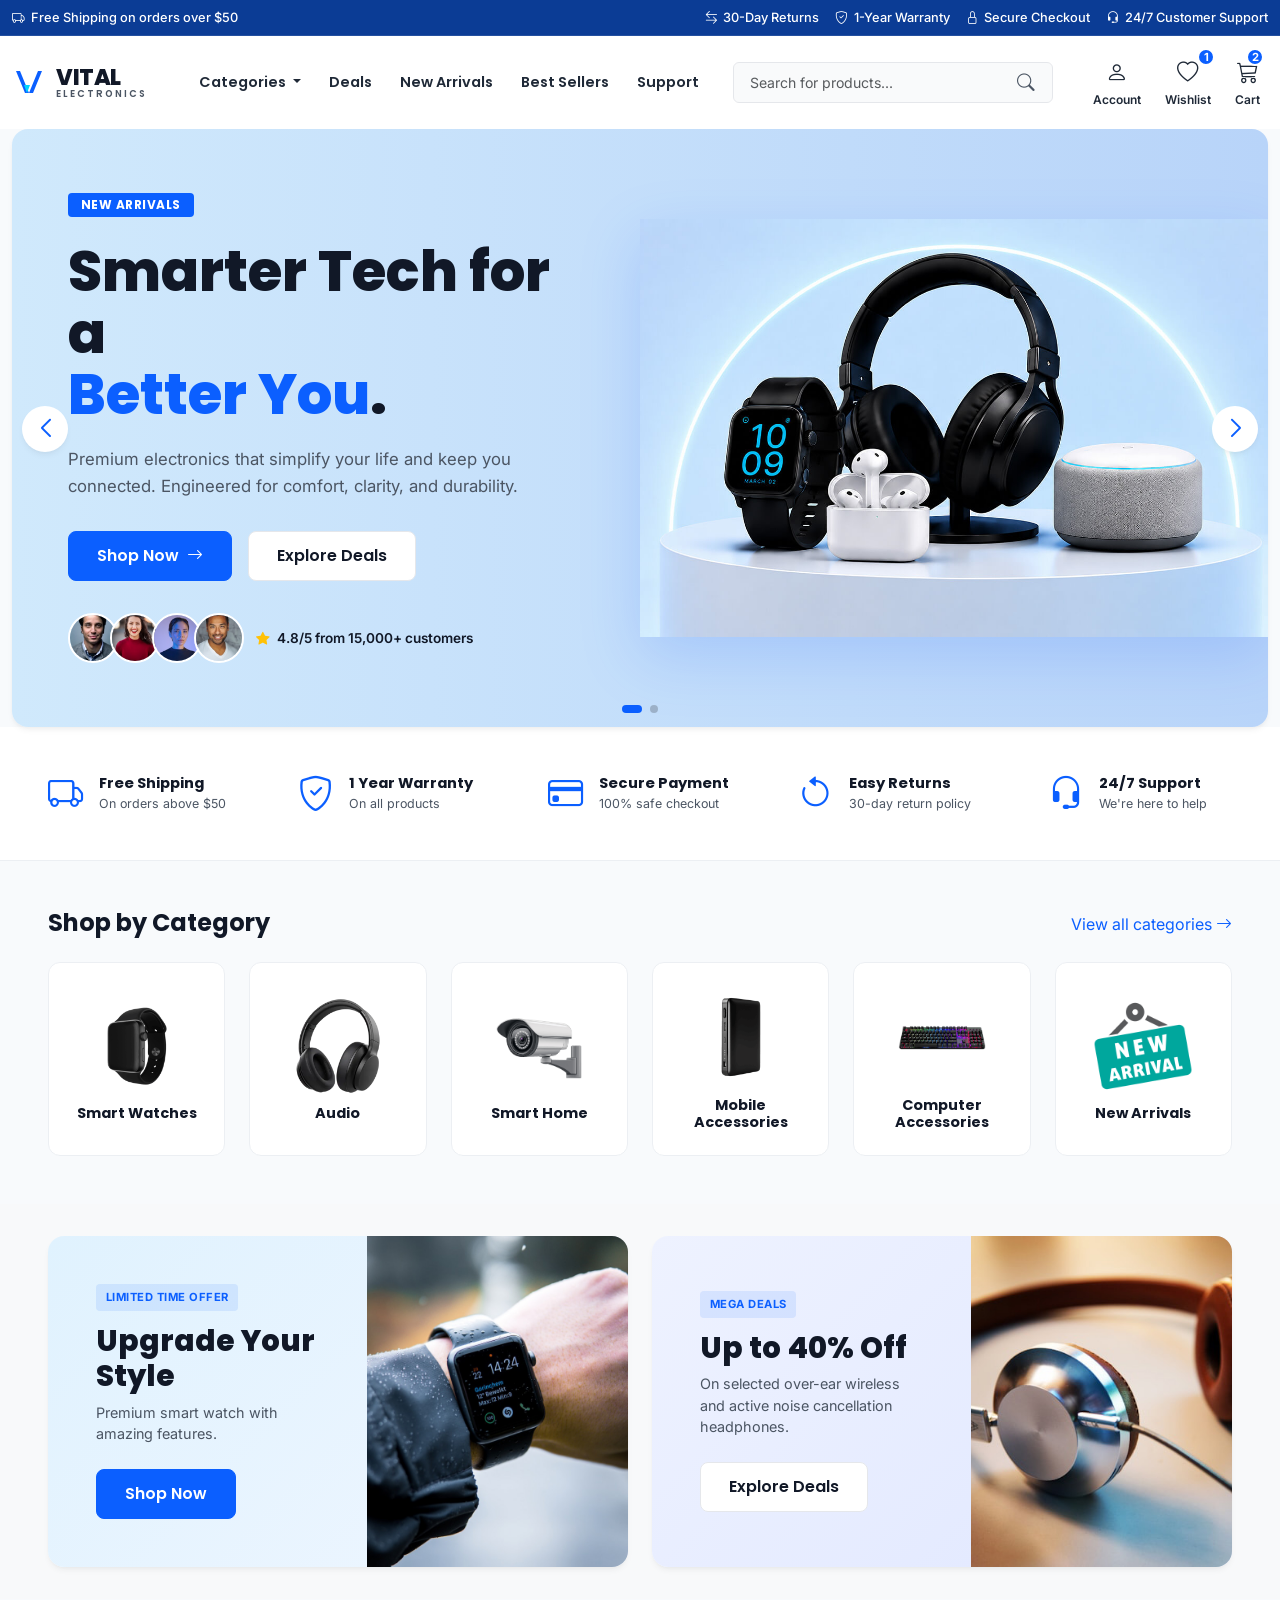
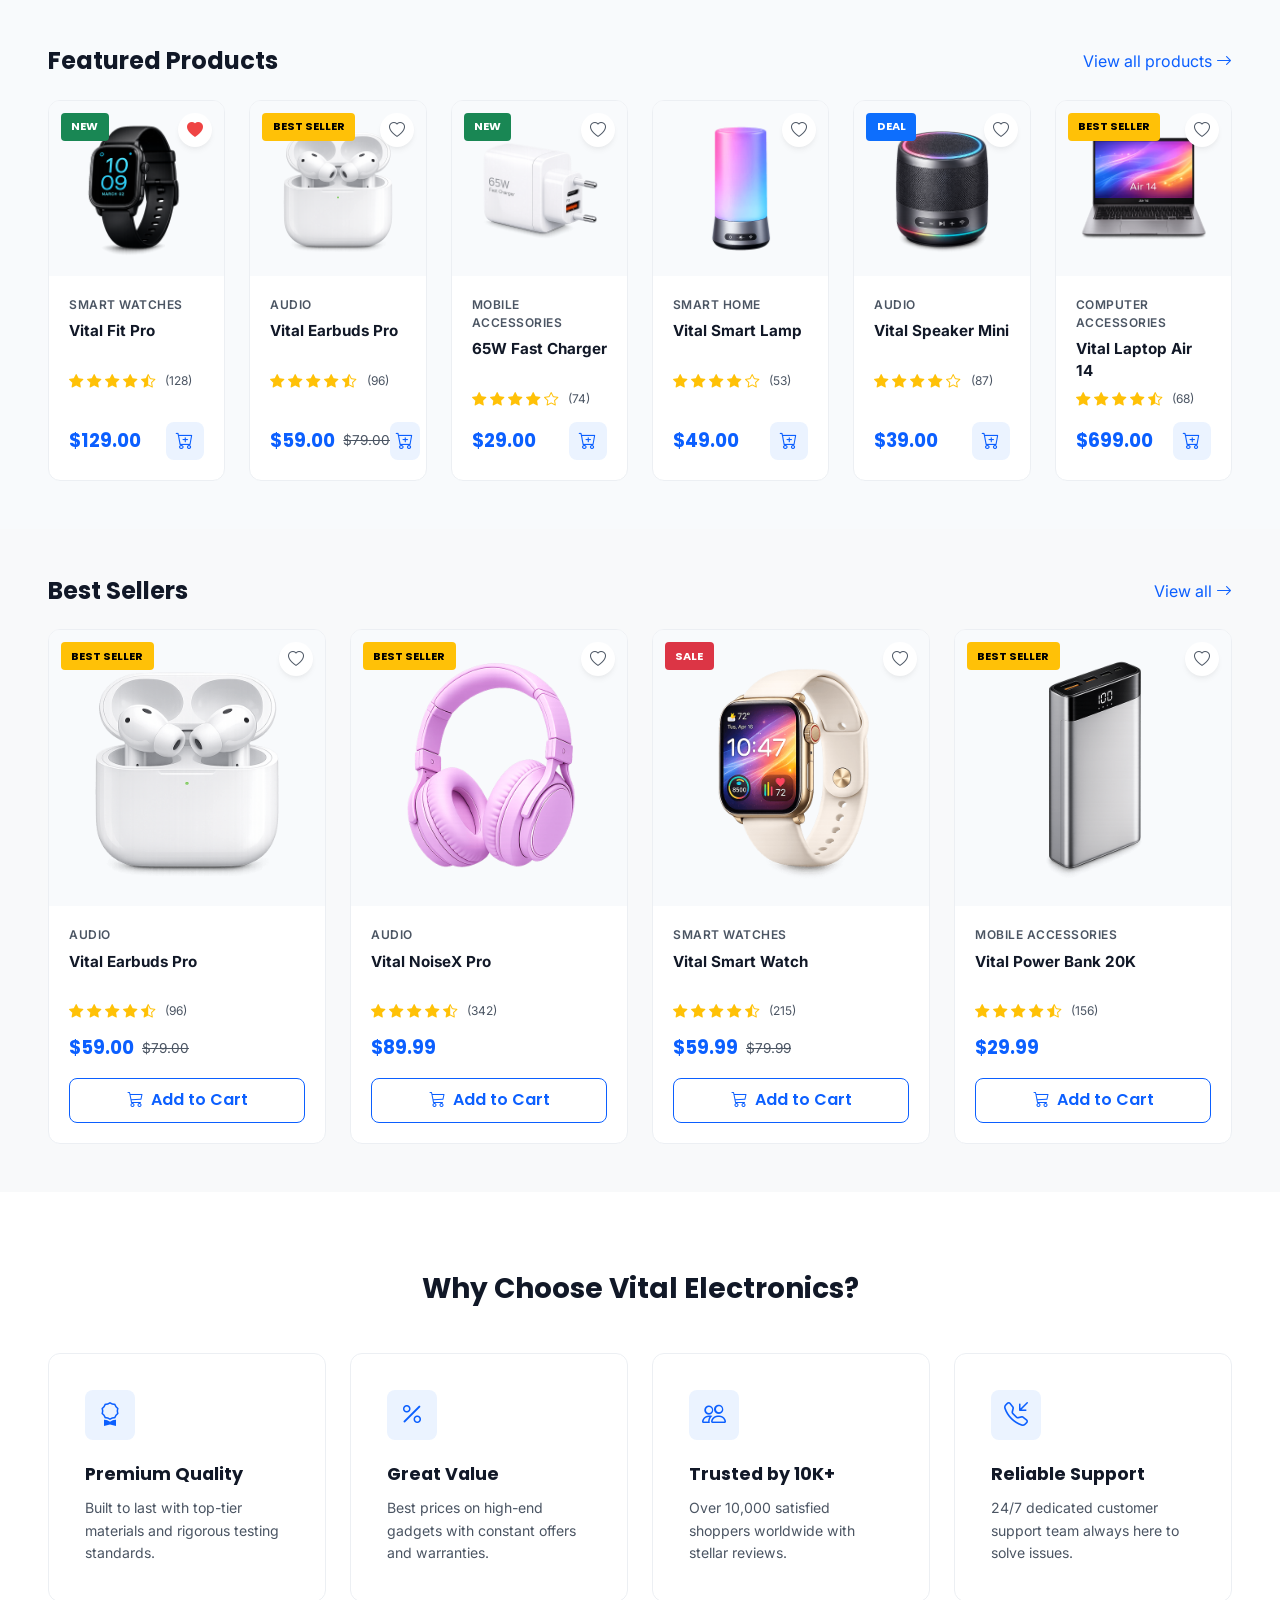
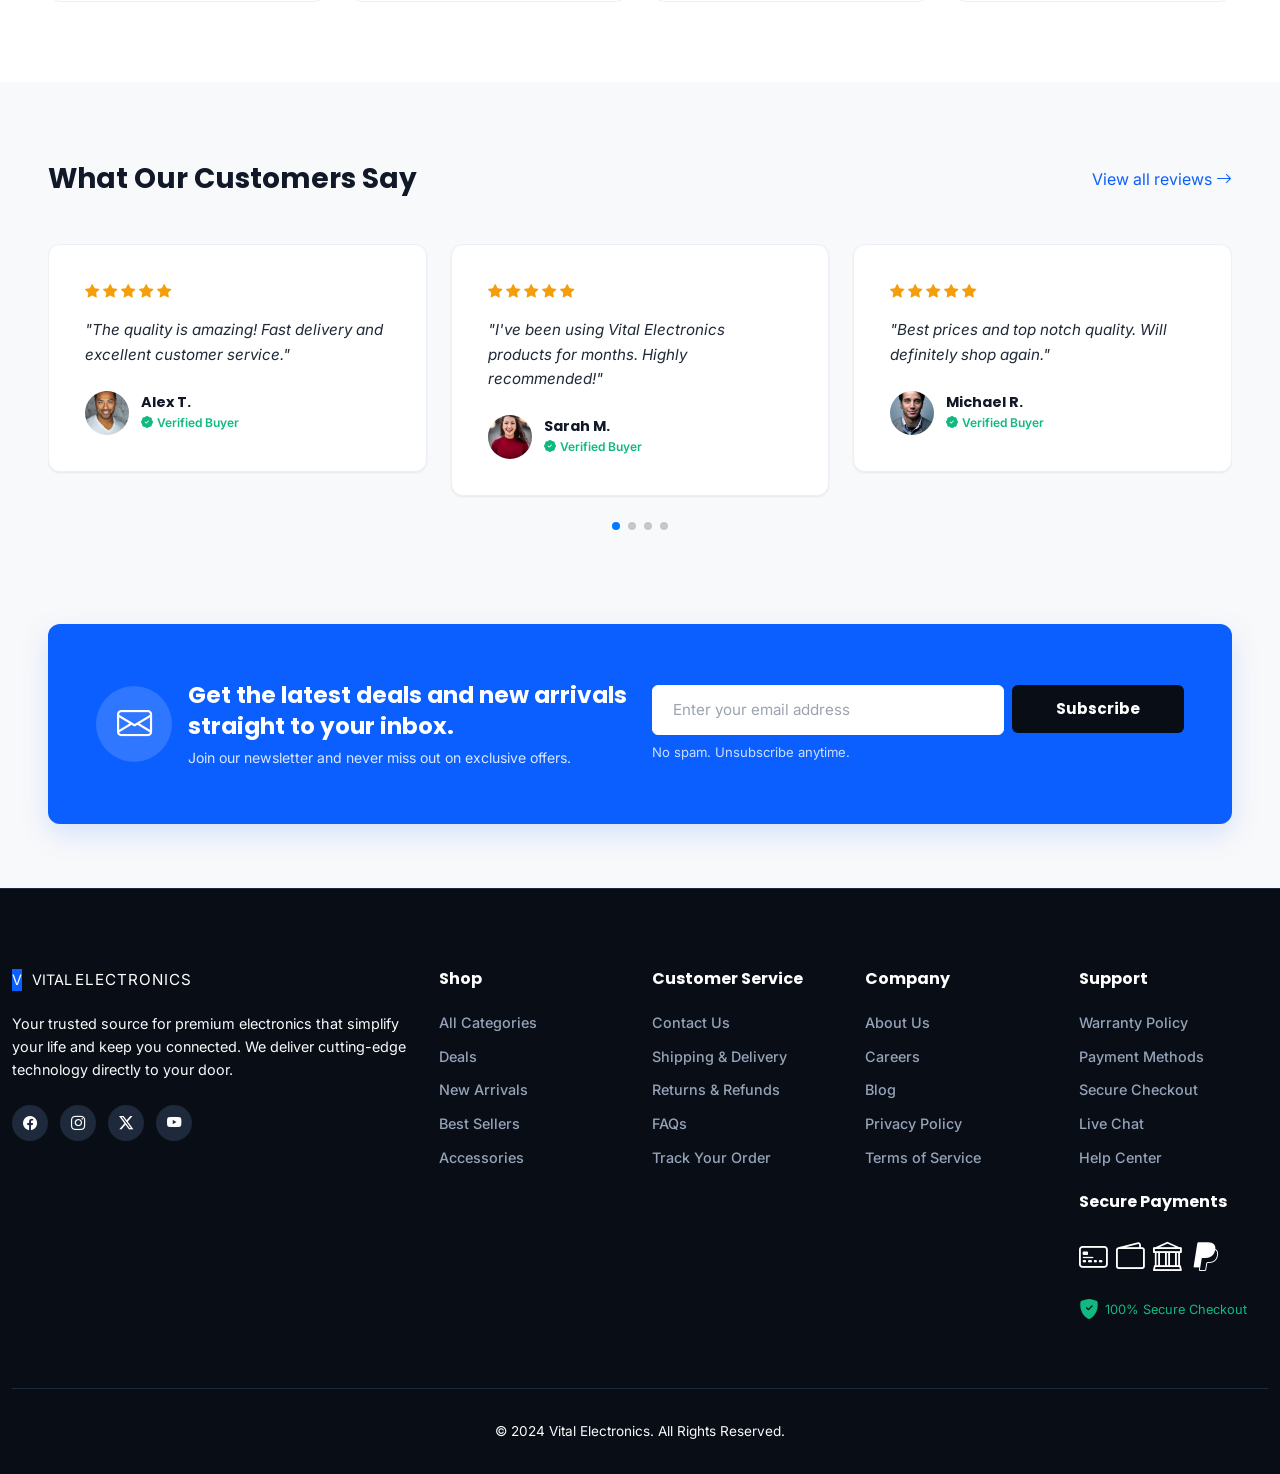
==== commit 12348dbb: "Update view all button link in best sellers section (6a4cbe4e31a8184271d8bf15)" ====
--- a/index.html
+++ b/index.html
@@ -323,7 +323,7 @@
       <div class="container-fluid px-3 px-md-4 px-xl-5">
         <div class="d-flex justify-content-between align-items-center mb-4">
           <h2 id="bestsellers-section-title" class="fs-4 mb-0">Best Sellers</h2>
-          <a href="products.html?badge=BEST%20SELLER"
+          <a id="best-sellers-view-all-link" href="products.html?badge=BEST%20SELLER"
             class="text-decoration-none text-primary-color font-weight-600">View all <i
               class="bi bi-arrow-right"></i></a>
         </div>
@@ -547,4 +547,4 @@
   <script type="module" src="js/search.js"></script>
 </body>
 
-</html>+</html>
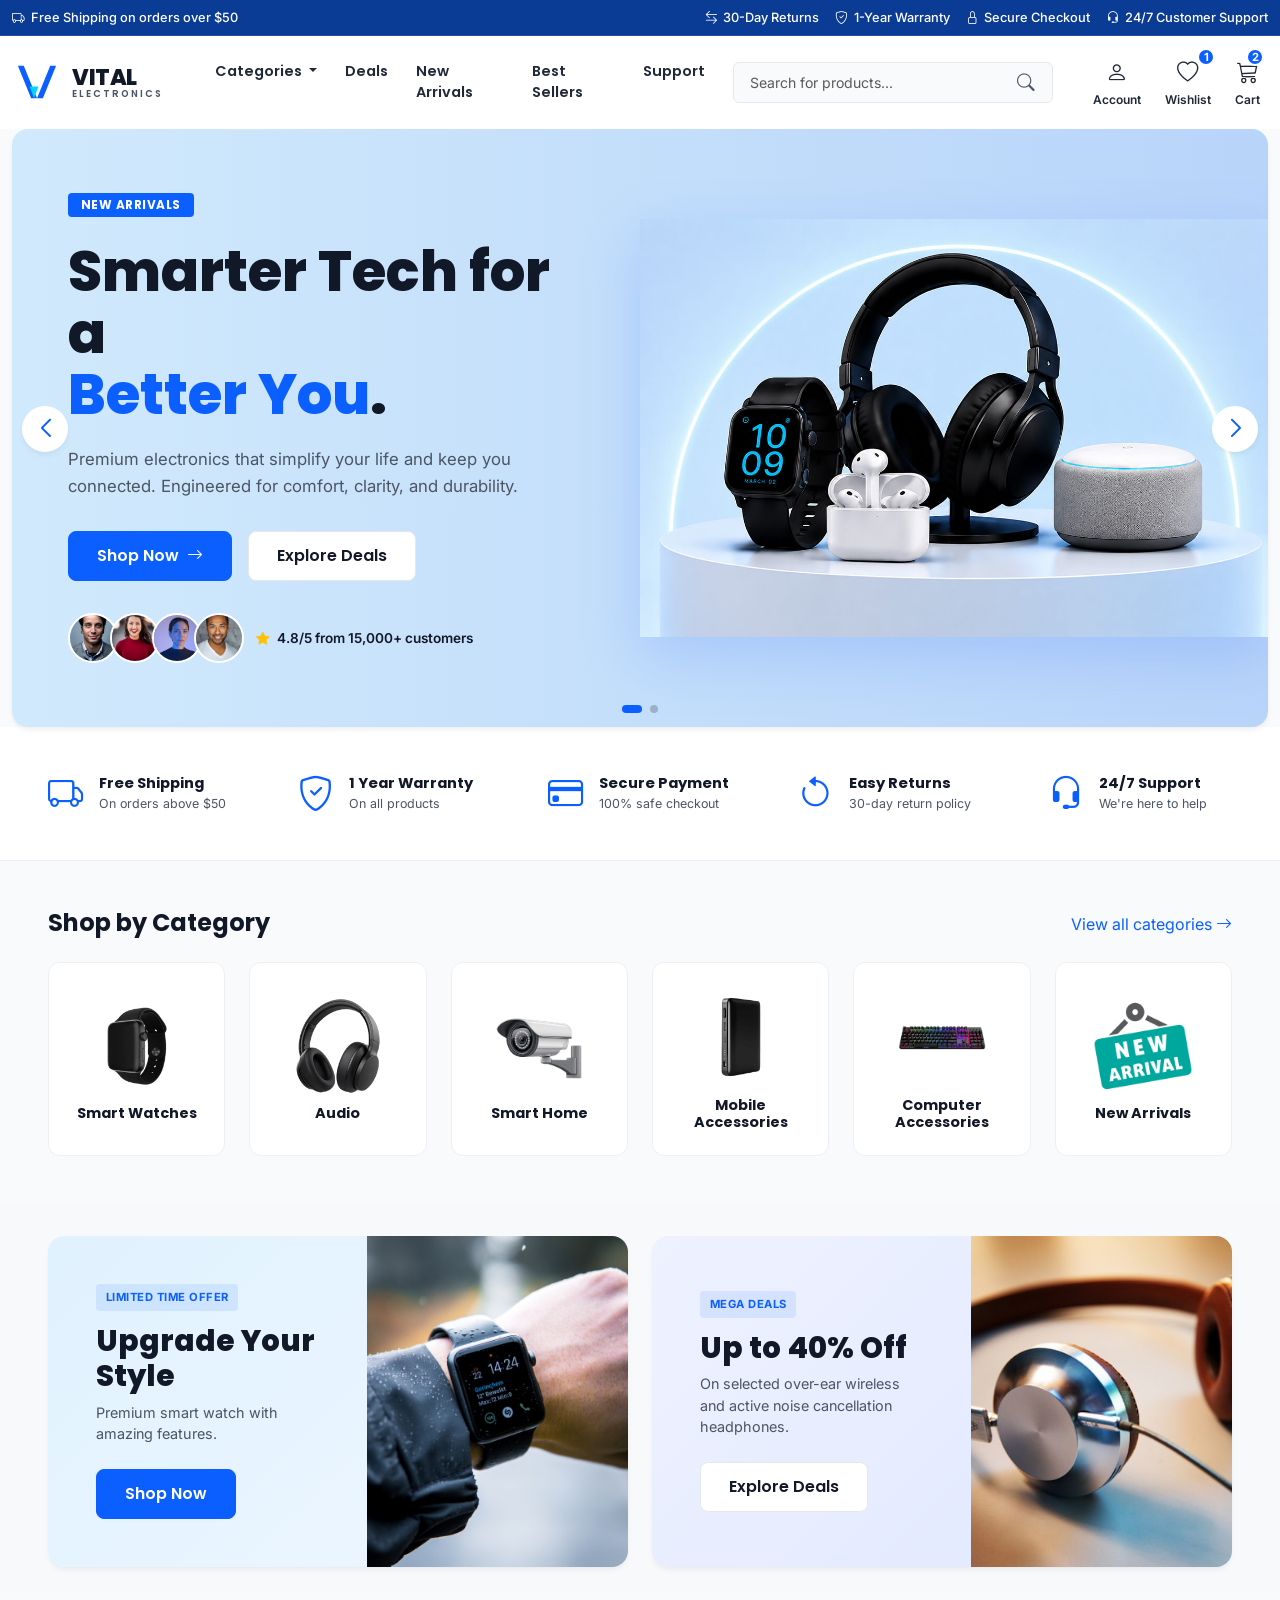
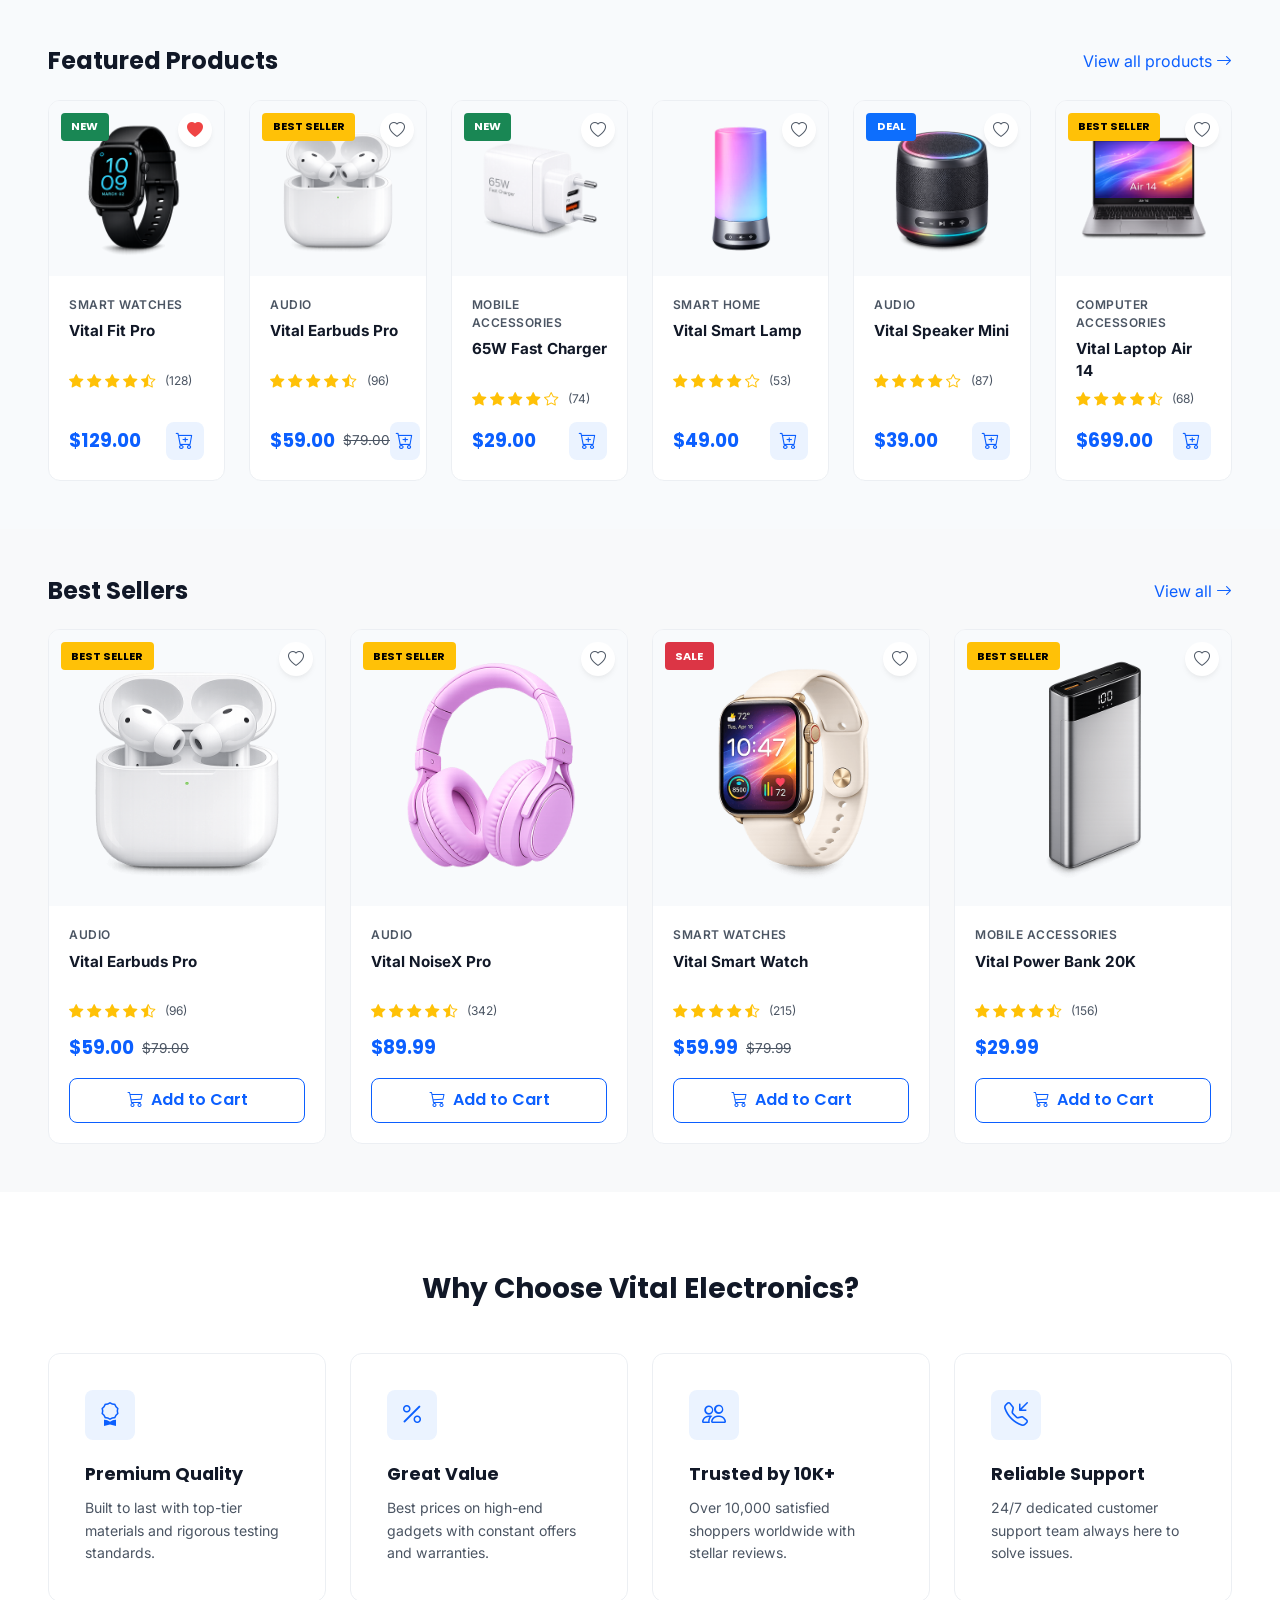
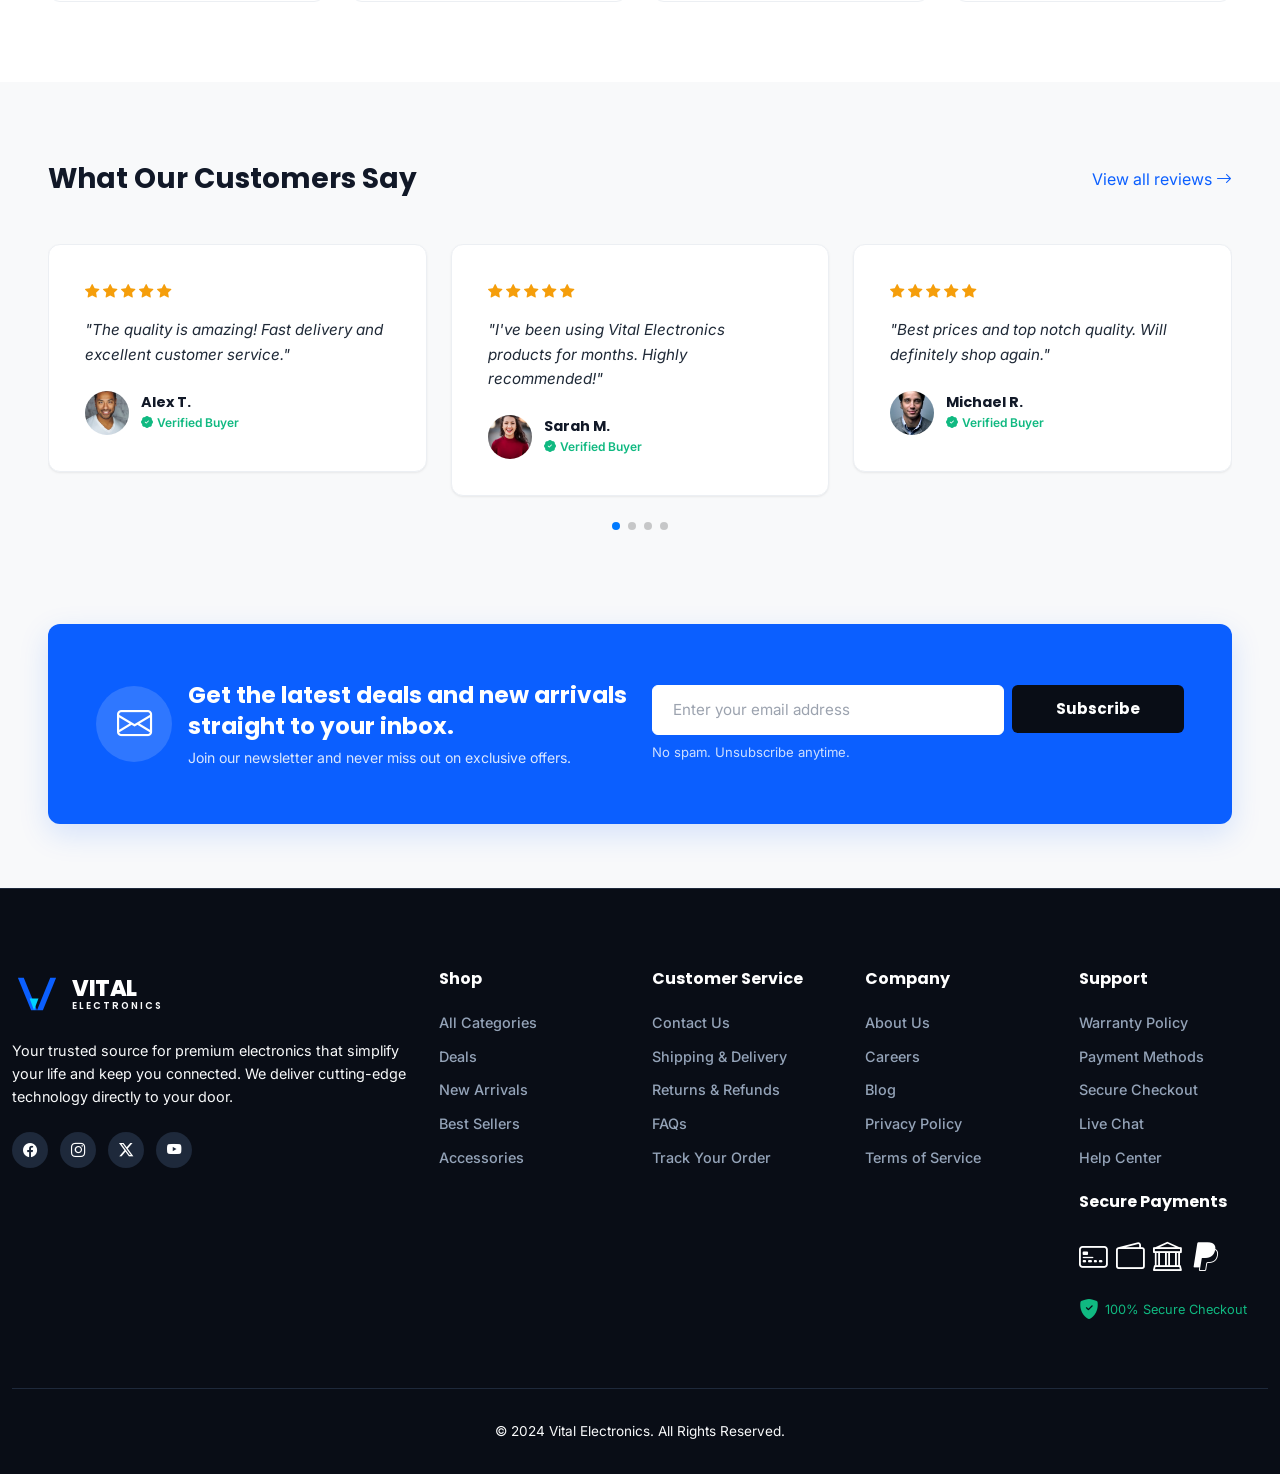
==== commit 079ee131: "Favicon added to all the pages" ====
--- a/index.html
+++ b/index.html
@@ -5,6 +5,7 @@
   <meta charset="UTF-8">
   <meta name="viewport" content="width=device-width, initial-scale=1.0">
   <title>Vital Electronics - Smarter Tech for a Better You</title>
+  <link rel="icon" type="image/svg+xml" href="assets/images/favicon.svg">
   <meta name="description"
     content="Shop premium electronics that simplify your life and keep you connected. Discover high-quality smart watches, audio, smart home devices, and laptop accessories.">
 
@@ -323,7 +324,7 @@
       <div class="container-fluid px-3 px-md-4 px-xl-5">
         <div class="d-flex justify-content-between align-items-center mb-4">
           <h2 id="bestsellers-section-title" class="fs-4 mb-0">Best Sellers</h2>
-          <a id="best-sellers-view-all-link" href="products.html?badge=BEST%20SELLER"
+          <a href="products.html?badge=BEST%20SELLER"
             class="text-decoration-none text-primary-color font-weight-600">View all <i
               class="bi bi-arrow-right"></i></a>
         </div>
@@ -547,4 +548,4 @@
   <script type="module" src="js/search.js"></script>
 </body>
 
-</html>
+</html>
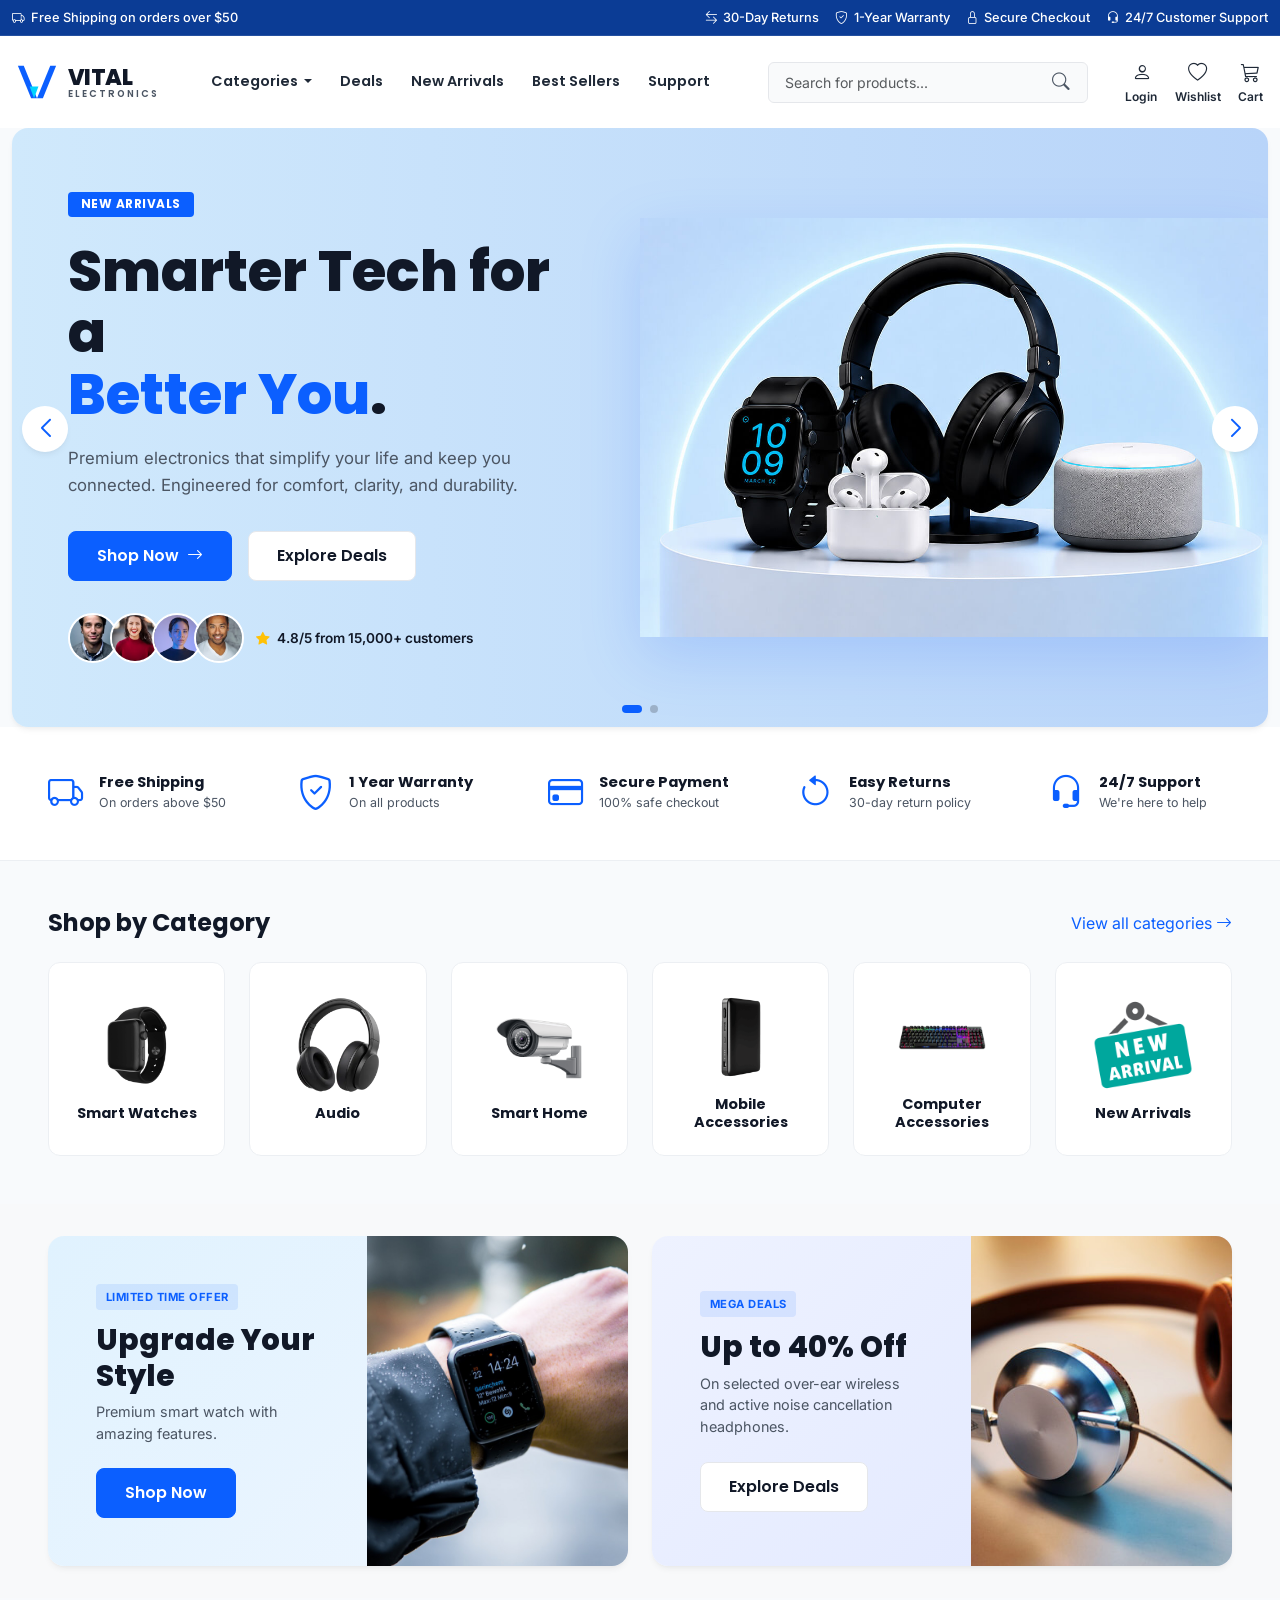
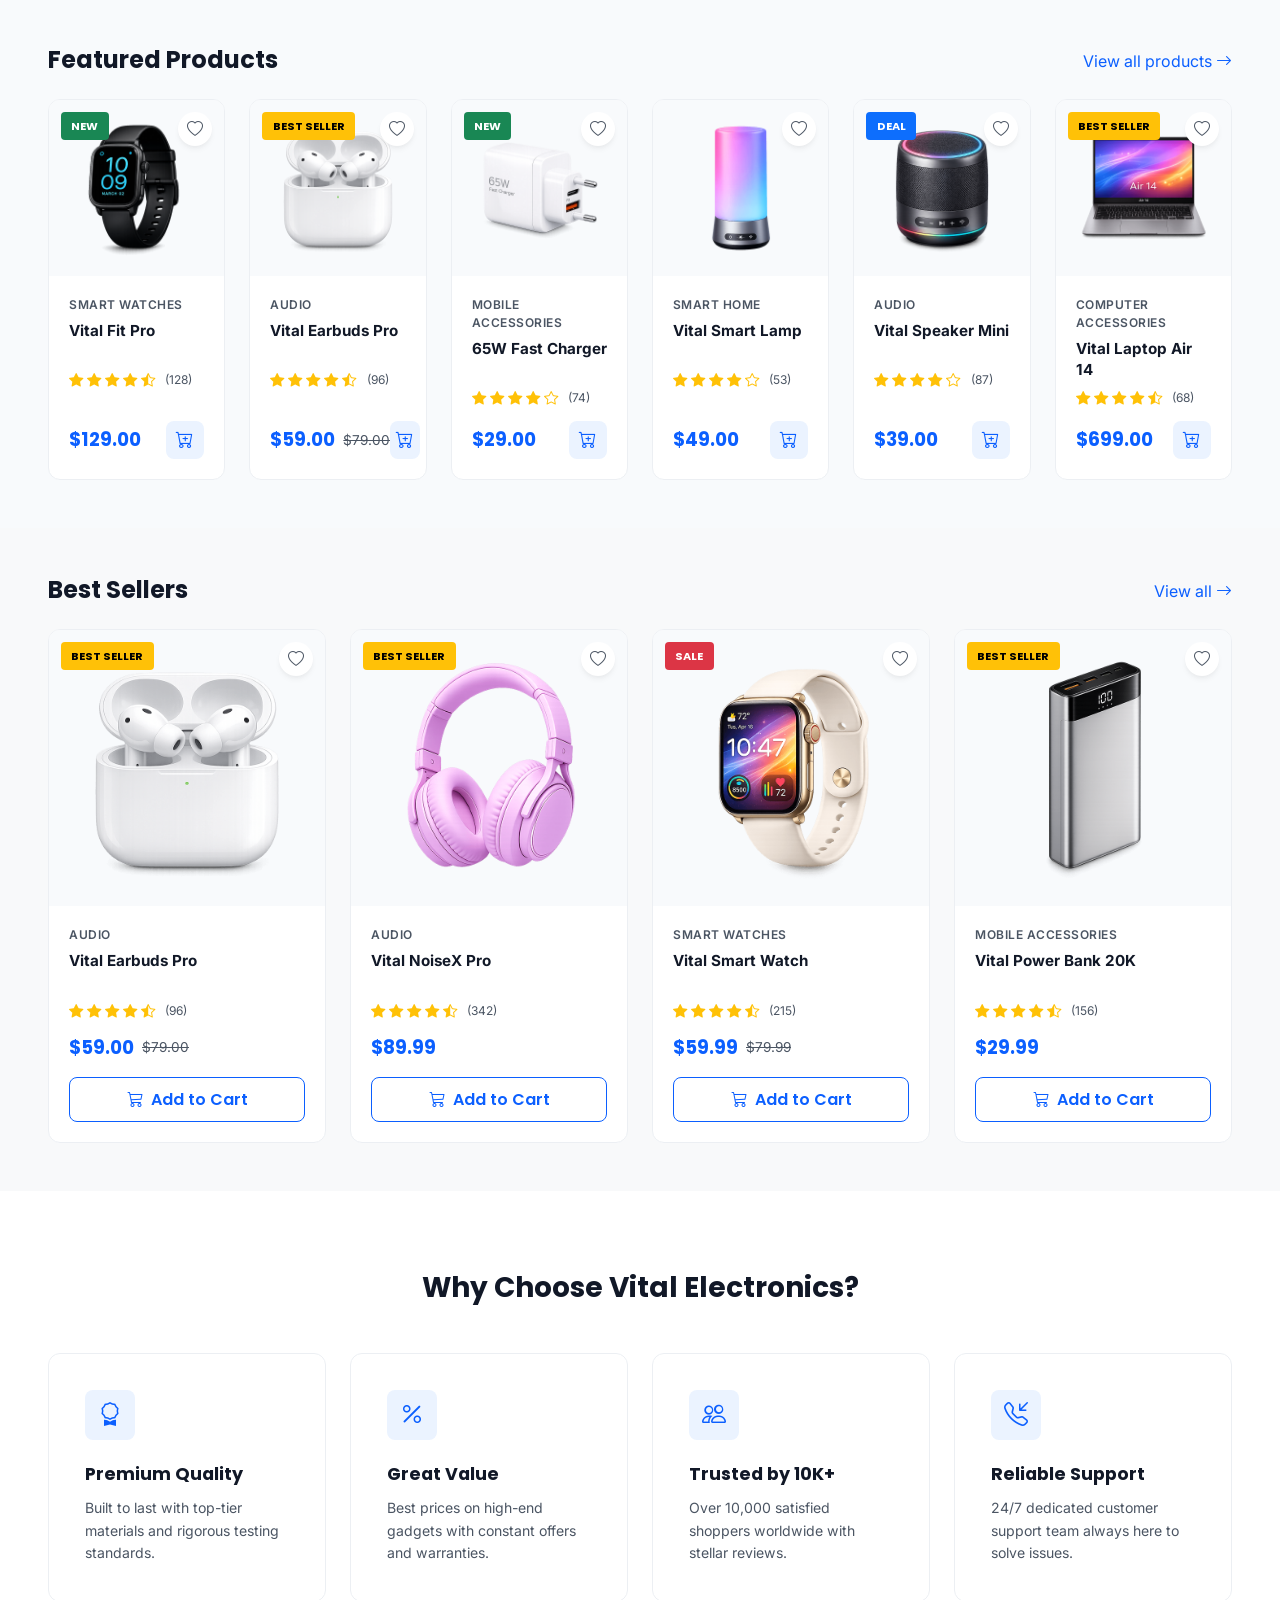
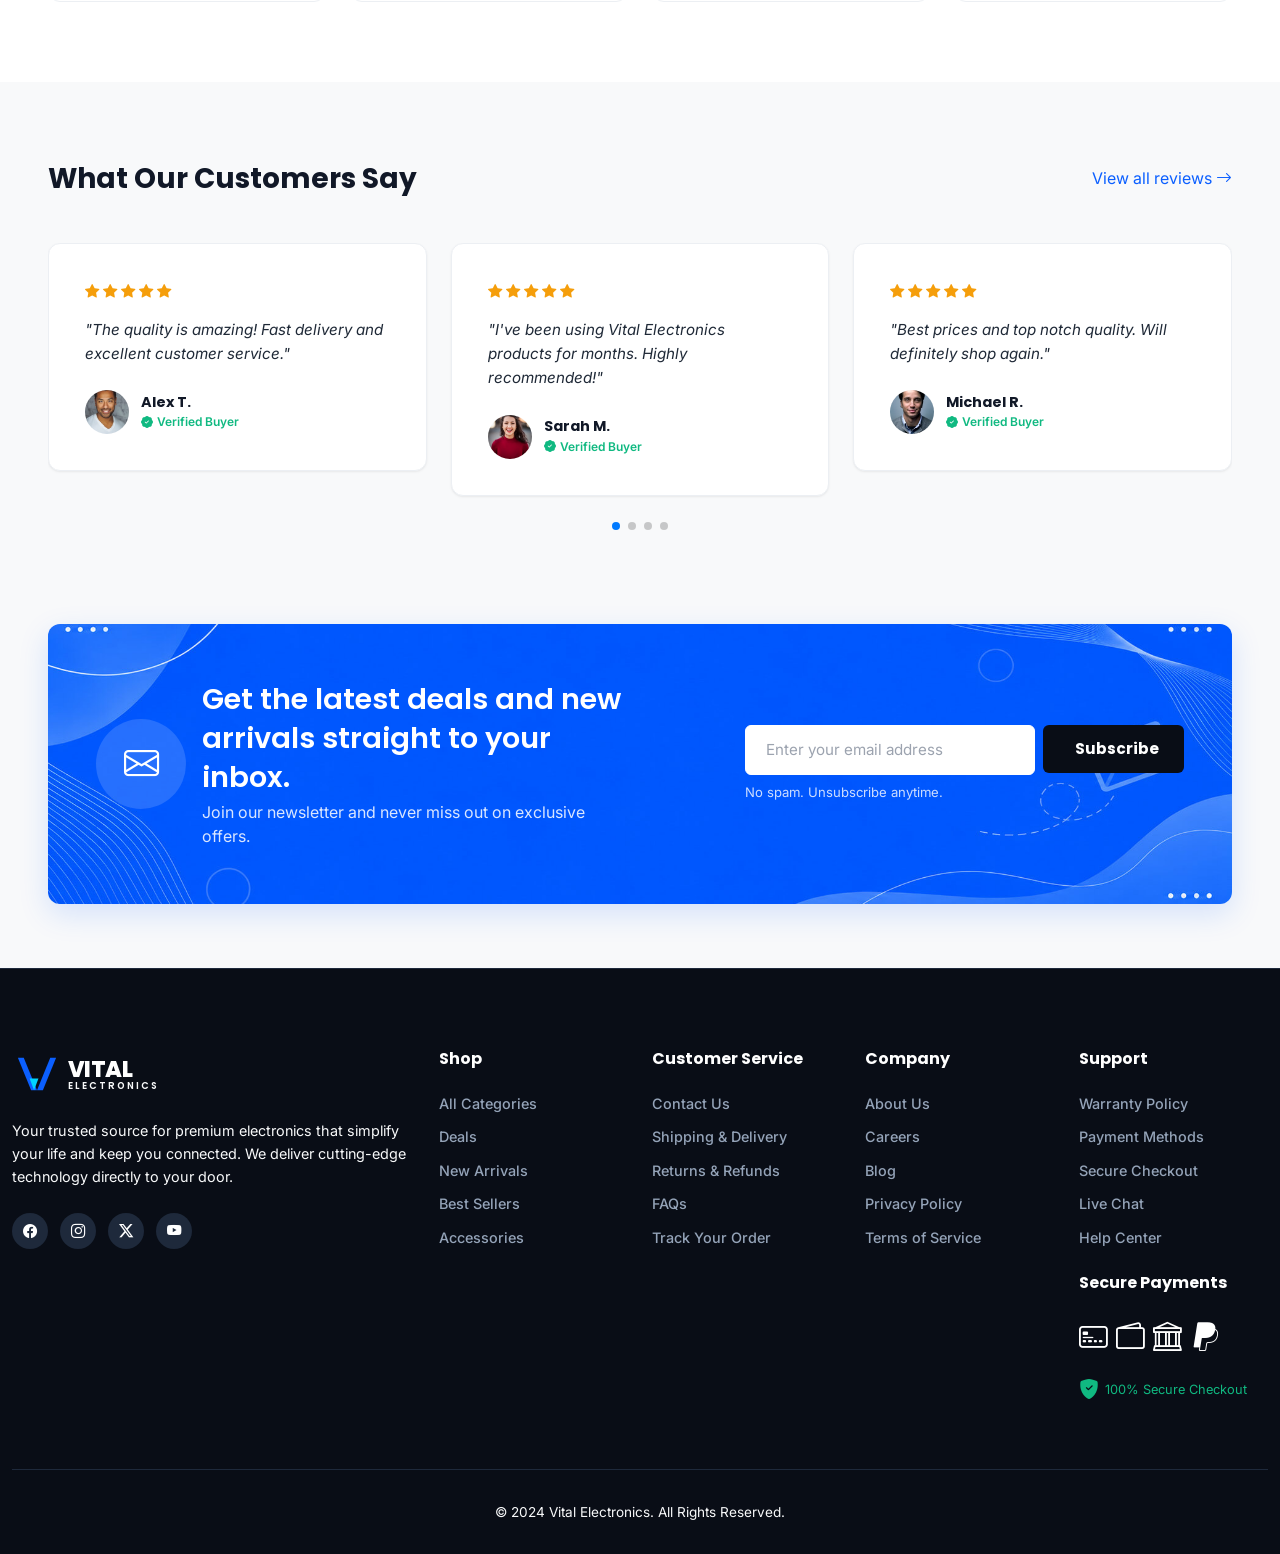
==== commit 88d97baf: "Account creation and login feature added" ====
--- a/index.html
+++ b/index.html
@@ -142,7 +142,7 @@
     <section class="trust-policy-section" aria-label="Customer Guarantees">
       <div class="container-fluid px-3 px-md-4 px-xl-5">
         <div class="row g-3 justify-content-center justify-content-lg-between">
-          <div class="col-xl-2 col-lg col-md-4 col-sm-6 col-10">
+          <div class="col-xl-2 col-lg col-md-4 col-sm-6 col-6">
             <div class="trust-card">
               <div class="trust-icon-wrapper">
                 <i class="bi bi-truck"></i>
@@ -153,7 +153,7 @@
               </div>
             </div>
           </div>
-          <div class="col-xl-2 col-lg col-md-4 col-sm-6 col-10">
+          <div class="col-xl-2 col-lg col-md-4 col-sm-6 col-6">
             <div class="trust-card">
               <div class="trust-icon-wrapper">
                 <i class="bi bi-shield-check"></i>
@@ -164,7 +164,7 @@
               </div>
             </div>
           </div>
-          <div class="col-xl-2 col-lg col-md-4 col-sm-6 col-10">
+          <div class="col-xl-2 col-lg col-md-4 col-sm-6 col-6">
             <div class="trust-card">
               <div class="trust-icon-wrapper">
                 <i class="bi bi-credit-card"></i>
@@ -175,7 +175,7 @@
               </div>
             </div>
           </div>
-          <div class="col-xl-2 col-lg col-md-4 col-sm-6 col-10">
+          <div class="col-xl-2 col-lg col-md-4 col-sm-6 col-6">
             <div class="trust-card">
               <div class="trust-icon-wrapper">
                 <i class="bi bi-arrow-counterclockwise"></i>
@@ -186,7 +186,7 @@
               </div>
             </div>
           </div>
-          <div class="col-xl-2 col-lg col-md-4 col-sm-6 col-10">
+          <div class="col-xl-2 col-lg col-md-4 col-sm-6 col-6">
             <div class="trust-card">
               <div class="trust-icon-wrapper">
                 <i class="bi bi-headset"></i>
@@ -494,7 +494,7 @@
     <section class="newsletter-section bg-light pt-0" aria-labelledby="newsletter-title">
       <div class="container-fluid px-3 px-md-4 px-xl-5">
         <div class="newsletter-wrapper">
-          <div class="row align-items-center g-4">
+          <div class="row justify-content-between align-items-center g-4">
             <!-- Left Side: Icon & Info -->
             <div class="col-lg-6 col-12 d-flex align-items-center gap-3">
               <div class="newsletter-icon-circle flex-shrink-0">
@@ -507,7 +507,7 @@
               </div>
             </div>
             <!-- Right Side: Form input & Button -->
-            <div class="col-lg-6 col-12">
+            <div class="col-lg-5 col-12">
               <div class="newsletter-form-container">
                 <form id="newsletter-subscribe-form" class="row g-2 align-items-start">
                   <div class="col-sm-8 col-12">
--- a/assets/css/utilities.css
+++ b/assets/css/utilities.css
@@ -6,6 +6,7 @@
   color: var(--text-primary);
   background-color: #F8FAFC;
   overflow-x: hidden;
+  scrollbar-gutter: stable;
 }
 
 h1, h2, h3, h4, h5, h6 {
@@ -65,11 +66,13 @@
 
 /* Buttons */
 .btn-primary-custom {
+  justify-content: center;
   background-color: var(--color-primary);
   border-color: var(--color-primary);
   color: var(--text-white);
   font-family: var(--font-primary);
   font-weight: 600;
+  text-align: center;
   padding: 0.75rem 1.75rem;
   border-radius: var(--border-radius-md);
   transition: var(--transition-normal);
@@ -164,3 +167,13 @@
 ::-webkit-scrollbar-thumb:hover {
   background: #A8A8A8;
 }
+
+/* Menu toggle button */
+.navbar-toggler:focus{
+  border: none;
+  box-shadow: none;
+}
+.navbar-toggler-icon{
+  width: 1.5rem;
+  height: 1.5rem;
+}
--- a/assets/css/components.css
+++ b/assets/css/components.css
@@ -17,6 +17,20 @@
   gap: 0.35rem;
 }
 
+.announcement-logout-link {
+  background: transparent;
+  border: 0;
+  color: inherit;
+  padding: 0;
+  font: inherit;
+  cursor: pointer;
+}
+
+.announcement-logout-link:hover {
+  color: #ffffff;
+  opacity: 0.9;
+}
+
 /* --- Sticky Navbar --- */
 .header-wrapper {
   transition: var(--transition-normal);
@@ -47,7 +61,7 @@
   text-decoration: none;
   display: flex;
   align-items: center;
-  gap: 0.65rem;
+  gap: 0.35rem;
 }
 
 .brand-logo-text {
@@ -85,6 +99,17 @@
 }
 
 .nav-link-custom:hover {
+  color: var(--color-primary);
+}
+
+.dropdown-custom .dropdown-item{
+  font-size: 0.88rem;
+  padding: 0.35rem 1rem;
+  transition: var(--transition-fast);
+}
+
+.dropdown-custom .dropdown-item:hover,
+.dropdown-custom .dropdown-item:focus {
   color: var(--color-primary);
 }
 
@@ -198,7 +223,7 @@
 .nav-action-btn {
   background: none;
   border: none;
-  padding: 0.25rem 0.5rem;
+  padding: 0.25rem 0.3rem;
   color: var(--text-primary);
   display: flex;
   flex-direction: column;
@@ -215,8 +240,7 @@
 }
 
 .nav-action-btn i {
-  font-size: 1.35rem;
-  margin-bottom: 2px;
+  font-size: 1.2rem;
 }
 
 .nav-action-btn .badge-count {
@@ -754,4 +778,16 @@
 .breadcrumb-nav-wrapper .breadcrumb-item+.breadcrumb-item::before {
   color: rgba(255, 255, 255, 0.35) !important;
   /* Faded white slash separator */
+}
+
+
+@media (max-width: 768px) {
+  .nav-action-btn .badge-count {
+    top: 0;
+    right: -5px;
+    font-size: 0.6rem;
+    font-weight: 600;
+    min-width: 16px;
+    height: 16px;
+  }
 }
--- a/assets/css/pages.css
+++ b/assets/css/pages.css
@@ -1,4 +1,174 @@
 /* Page-Specific CSS (Landing Page) */
+
+/* --- Account Page --- */
+.account-page,
+.wishlist-page {
+  background: linear-gradient(135deg, #f8fbff 0%, #eef5ff 100%);
+}
+
+.account-hero-card,
+.auth-card,
+.account-dashboard-card {
+  background: var(--color-bg-white);
+  border: 1px solid #e5ecf8;
+  border-radius: 24px;
+  box-shadow: var(--shadow-md);
+}
+
+.account-hero-card {
+  padding: 2.25rem;
+  height: 100%;
+}
+
+.account-hero-title {
+  font-size: 2rem;
+  font-weight: 800;
+  color: var(--color-dark-text);
+  margin: 1rem 0 0.75rem;
+}
+
+.account-hero-text {
+  color: var(--text-secondary);
+  line-height: 1.7;
+}
+
+.account-benefits-list {
+  list-style: none;
+  padding: 0;
+  margin: 1rem 0 0;
+  display: grid;
+  gap: 0.75rem;
+  color: var(--text-primary);
+}
+
+.account-benefits-list i {
+  color: var(--color-primary);
+  margin-right: 0.5rem;
+}
+
+.auth-card {
+  padding: 1.75rem;
+}
+
+.auth-card-head {
+  display: flex;
+  justify-content: space-between;
+  align-items: start;
+  gap: 1rem;
+  margin-bottom: 1.25rem;
+}
+
+.auth-card-kicker {
+  margin: 0 0 0.2rem;
+  color: var(--color-primary);
+  font-size: 0.8rem;
+  font-weight: 700;
+  letter-spacing: 0.12em;
+  text-transform: uppercase;
+}
+
+.auth-card-title {
+  margin: 0;
+  font-size: 1.35rem;
+  font-weight: 700;
+  color: var(--color-dark-text);
+}
+
+.auth-status-pill {
+  background: rgba(11, 95, 255, 0.08);
+  color: var(--color-primary);
+  border-radius: 999px;
+  padding: 0.35rem 0.75rem;
+  font-size: 0.8rem;
+  font-weight: 600;
+}
+
+.auth-tabs {
+  display: inline-flex;
+  gap: 0.5rem;
+  padding: 0.3rem;
+  border-radius: 999px;
+  background: #f3f7ff;
+  margin-bottom: 1rem;
+}
+
+.auth-tab-btn {
+  border: 0;
+  background: transparent;
+  padding: 0.5rem 1rem;
+  border-radius: 999px;
+  font-weight: 600;
+  color: var(--text-secondary);
+}
+
+.auth-tab-btn.active {
+  background: var(--color-primary);
+  color: white;
+}
+
+.auth-form {
+  display: none;
+}
+
+.auth-form.active-form {
+  display: block;
+}
+
+.auth-form .form-control {
+  height: 48px;
+}
+
+.auth-message {
+  border-radius: 12px;
+  padding: 0.8rem 1rem;
+  margin-bottom: 1rem;
+  font-size: 0.95rem;
+  display: none;
+}
+
+.auth-message-success {
+  display: block;
+  background: #ecfdf3;
+  color: #116b3a;
+}
+
+.auth-message-error {
+  display: block;
+  background: #fef2f2;
+  color: #b42318;
+}
+
+.account-dashboard-card {
+  padding: 1.75rem;
+}
+
+.wishlist-page-header {
+  display: flex;
+  justify-content: space-between;
+  align-items: center;
+  gap: 1rem;
+  flex-wrap: wrap;
+}
+
+.wishlist-empty-state {
+  background: var(--color-bg-white);
+  border: 1px solid #e5ecf8;
+  border-radius: 24px;
+  box-shadow: var(--shadow-md);
+  padding: 2rem;
+  text-align: center;
+}
+
+.account-dashboard-text {
+  color: var(--text-secondary);
+  margin-bottom: 1rem;
+}
+
+.dashboard-actions {
+  display: flex;
+  flex-wrap: wrap;
+  gap: 0.75rem;
+}
 
 /* --- Hero Section Slider --- */
 .hero-slider-section {
@@ -391,7 +561,11 @@
 }
 
 .newsletter-wrapper {
-  background-color: #0B5FFF;
+  background-image: url('../images/newsletter/newsletter-bg.jpg');
+  background-size: cover;
+  background-position: center;
+  background-repeat: no-repeat;
+  /* background-color: #0B5FFF; */
   border-radius: 12px;
   padding: 3.5rem 3rem;
   box-shadow: 0 10px 30px rgba(11, 95, 255, 0.15);
@@ -410,8 +584,8 @@
 }
 
 .newsletter-icon-circle {
-  width: 76px;
-  height: 76px;
+  width: 90px;
+  height: 90px;
   border-radius: 50%;
   background-color: rgba(255, 255, 255, 0.15);
   display: flex;
@@ -424,8 +598,8 @@
 }
 
 .newsletter-title {
-  font-size: 1.45rem;
-  font-weight: 700;
+  font-size: 1.8rem;
+  font-weight: 600;
   line-height: 1.35;
   margin-bottom: 0.5rem;
   color: #ffffff !important;
@@ -433,7 +607,7 @@
 }
 
 .newsletter-desc {
-  font-size: 0.88rem;
+  font-size: 1rem;
   color: rgba(255, 255, 255, 0.85) !important;
   margin-bottom: 0;
   max-width: 100%;
--- a/assets/css/responsive.css
+++ b/assets/css/responsive.css
@@ -1,4 +1,91 @@
 /* Responsive Media Queries */
+
+/* Modal & Offcanvas Fix */
+.modal-backdrop,
+.offcanvas-backdrop {
+  z-index: 1040 !important;
+}
+
+.modal {
+  z-index: 1060 !important;
+}
+
+.offcanvas {
+  z-index: 1050 !important;
+}
+
+/* Ensure header stays accessible when modal opens */
+.header-wrapper {
+  position: relative;
+  z-index: 1030;
+}
+
+.header-wrapper.is-sticky {
+  z-index: 1031;
+}
+
+/* Mobile Search Bar Styling */
+#mobile-search-bar.active {
+  display: block !important;
+}
+
+#mobile-search-bar{
+  position: absolute;
+  left: 50%;
+  transform: translateX(-50%);
+  width: 95%;
+  background-color: #ffffff;
+  z-index: 1055;
+  border-radius: 0 0 10px 10px;
+  box-shadow: 0 4px 12px rgba(0, 0, 0, 0.1);
+  padding: 0.5rem;
+}
+
+#mobile-search-bar .search-container {
+  max-width: 100%;
+}
+
+#mobile-search-bar .search-btn {
+  position: absolute;
+  right: 0;
+  height: 100%;
+  border-radius: 0 6px 6px 0;
+  background-color: var(--color-primary);
+  color: white;
+  padding: 0rem 0.8rem;
+  border: 1px solid var(--color-primary);
+}
+
+#mobile-search-bar .search-btn:hover {
+  background-color: var(--color-primary-dark);
+}
+
+/* Offcanvas Styling */
+.offcanvas {
+  width: 280px !important;
+}
+
+.offcanvas-header {
+  padding: 1.25rem;
+  background-color: var(--color-bg-light);
+}
+
+.offcanvas-body {
+  padding: 1.25rem;
+}
+
+.offcanvas-body .nav-link-custom {
+  padding: 0.75rem 0;
+  font-size: 0.95rem;
+  border-left: 2px solid transparent;
+  padding-left: 1rem;
+  transition: all var(--transition-fast);
+}
+
+.offcanvas-body .nav-link-custom:hover {
+  border-left-color: var(--color-primary);
+  color: var(--color-primary);
+}
 
 /* --- Up to 1440px (Desktop Container Checks) --- */
 @media (max-width: 1440px) {
@@ -85,15 +172,10 @@
     position: relative;
     right: 0;
     width: 100%;
-    height: 200px;
-    padding: 1rem;
+    height: 220px;
     display: flex;
     justify-content: center;
     align-items: center;
-  }
-  .promo-img {
-    height: 100%;
-    object-fit: contain;
   }
   .why-choose-section, .testimonials-section {
     padding: 3.5rem 0;
